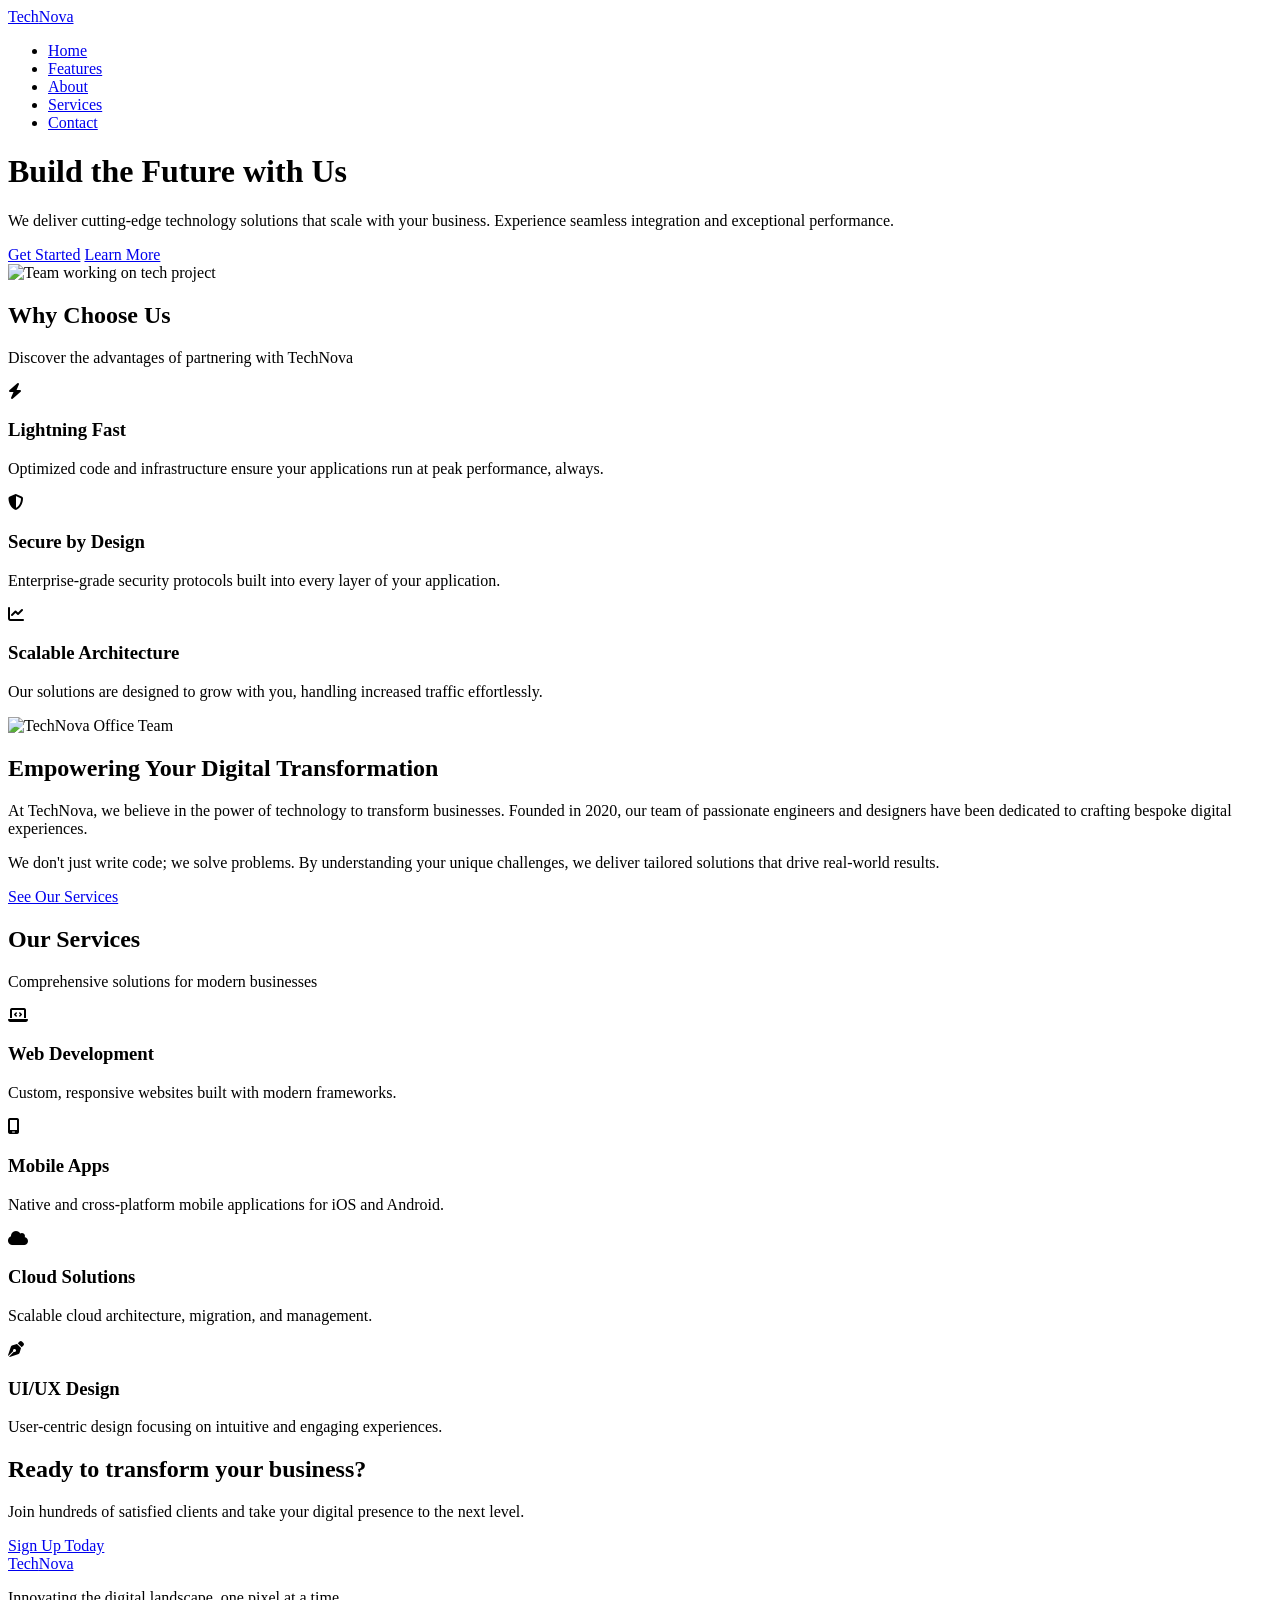
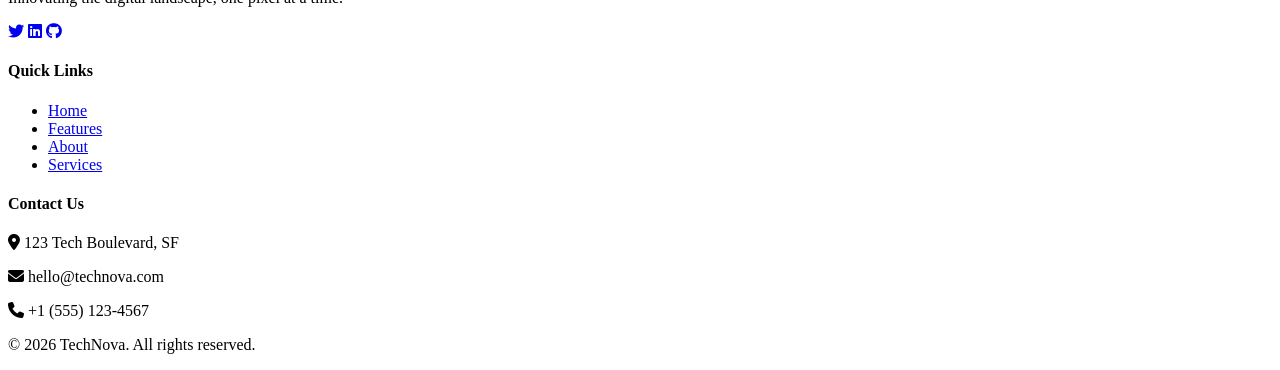
==== index.html @ 7c047461 "landing page structure implemented" ====
<!DOCTYPE html>
<html lang="en">
<head>
    <meta charset="UTF-8">
    <meta name="viewport" content="width=device-width, initial-scale=1.0">
    <meta name="description" content="Modern tech company providing innovative solutions to help your business grow.">
    <title>TechNova | Innovative Tech Solutions</title>
    
    <link rel="preconnect" href="https://fonts.googleapis.com">
    <link rel="preconnect" href="https://fonts.gstatic.com" crossorigin>
    <link href="https://fonts.googleapis.com/css2?family=Poppins:wght@300;400;500;600;700&display=swap" rel="stylesheet">
    
    <link rel="stylesheet" href="https://cdnjs.cloudflare.com/ajax/libs/font-awesome/6.4.0/css/all.min.css">
    
    <link rel="stylesheet" href="css/styles.css">
</head>
<body>

    <nav id="navbar">
        <div class="container nav-container">
            <a href="#home" class="logo">Tech<span>Nova</span></a>
            <div class="menu-toggle" id="mobile-menu" aria-label="Toggle navigation">
                <span class="bar"></span>
                <span class="bar"></span>
                <span class="bar"></span>
            </div>
            <ul class="nav-links">
                <li><a href="#home" class="nav-link">Home</a></li>
                <li><a href="#features" class="nav-link">Features</a></li>
                <li><a href="#about" class="nav-link">About</a></li>
                <li><a href="#services" class="nav-link">Services</a></li>
                <li><a href="#contact" class="nav-link">Contact</a></li>
            </ul>
        </div>
    </nav>

    <header id="home" class="hero section">
        <div class="container hero-container grid-2">
            <div class="hero-content reveal fade-left">
                <h1>Build the Future with Us</h1>
                <p>We deliver cutting-edge technology solutions that scale with your business. Experience seamless integration and exceptional performance.</p>
                <div class="hero-buttons">
                    <a href="#contact" class="btn btn-primary">Get Started</a>
                    <a href="#about" class="btn btn-outline">Learn More</a>
                </div>
            </div>
            <div class="hero-image reveal fade-right">
                <img src="https://images.unsplash.com/photo-1551434678-e076c223a692?ixlib=rb-4.0.3&auto=format&fit=crop&w=800&q=80" alt="Team working on tech project">
            </div>
        </div>
    </header>

    <section id="features" class="features section bg-light">
        <div class="container">
            <div class="section-title reveal fade-up">
                <h2>Why Choose Us</h2>
                <p>Discover the advantages of partnering with TechNova</p>
            </div>
            <div class="features-grid">
                <div class="card feature-card reveal fade-up" style="transition-delay: 0.1s;">
                    <div class="icon-wrapper">
                        <i class="fa-solid fa-bolt"></i>
                    </div>
                    <h3>Lightning Fast</h3>
                    <p>Optimized code and infrastructure ensure your applications run at peak performance, always.</p>
                </div>
                <div class="card feature-card reveal fade-up" style="transition-delay: 0.2s;">
                    <div class="icon-wrapper">
                        <i class="fa-solid fa-shield-halved"></i>
                    </div>
                    <h3>Secure by Design</h3>
                    <p>Enterprise-grade security protocols built into every layer of your application.</p>
                </div>
                <div class="card feature-card reveal fade-up" style="transition-delay: 0.3s;">
                    <div class="icon-wrapper">
                        <i class="fa-solid fa-chart-line"></i>
                    </div>
                    <h3>Scalable Architecture</h3>
                    <p>Our solutions are designed to grow with you, handling increased traffic effortlessly.</p>
                </div>
            </div>
        </div>
    </section>

    <section id="about" class="about section">
        <div class="container grid-2 align-center">
            <div class="about-image reveal fade-left">
                <img src="https://images.unsplash.com/photo-1522071820081-009f0129c71c?ixlib=rb-4.0.3&auto=format&fit=crop&w=800&q=80" alt="TechNova Office Team">
            </div>
            <div class="about-content reveal fade-right">
                <h2>Empowering Your Digital Transformation</h2>
                <p>At TechNova, we believe in the power of technology to transform businesses. Founded in 2020, our team of passionate engineers and designers have been dedicated to crafting bespoke digital experiences.</p>
                <p>We don't just write code; we solve problems. By understanding your unique challenges, we deliver tailored solutions that drive real-world results.</p>
                <a href="#services" class="btn btn-primary">See Our Services</a>
            </div>
        </div>
    </section>

    <section id="services" class="services section bg-light">
        <div class="container">
            <div class="section-title reveal fade-up">
                <h2>Our Services</h2>
                <p>Comprehensive solutions for modern businesses</p>
            </div>
            <div class="services-grid">
                <div class="service-box reveal fade-up">
                    <i class="fa-solid fa-laptop-code"></i>
                    <h3>Web Development</h3>
                    <p>Custom, responsive websites built with modern frameworks.</p>
                </div>
                <div class="service-box reveal fade-up" style="transition-delay: 0.1s;">
                    <i class="fa-solid fa-mobile-screen"></i>
                    <h3>Mobile Apps</h3>
                    <p>Native and cross-platform mobile applications for iOS and Android.</p>
                </div>
                <div class="service-box reveal fade-up" style="transition-delay: 0.2s;">
                    <i class="fa-solid fa-cloud"></i>
                    <h3>Cloud Solutions</h3>
                    <p>Scalable cloud architecture, migration, and management.</p>
                </div>
                <div class="service-box reveal fade-up" style="transition-delay: 0.3s;">
                    <i class="fa-solid fa-pen-nib"></i>
                    <h3>UI/UX Design</h3>
                    <p>User-centric design focusing on intuitive and engaging experiences.</p>
                </div>
            </div>
        </div>
    </section>

    <section id="cta" class="cta section">
        <div class="container reveal fade-up text-center">
            <h2>Ready to transform your business?</h2>
            <p>Join hundreds of satisfied clients and take your digital presence to the next level.</p>
            <a href="#contact" class="btn btn-secondary btn-large">Sign Up Today</a>
        </div>
    </section>

    <footer id="contact" class="footer">
        <div class="container">
            <div class="footer-grid">
                <div class="footer-brand">
                    <a href="#home" class="logo">Tech<span>Nova</span></a>
                    <p>Innovating the digital landscape, one pixel at a time.</p>
                    <div class="social-icons">
                        <a href="#" aria-label="Twitter"><i class="fa-brands fa-twitter"></i></a>
                        <a href="#" aria-label="LinkedIn"><i class="fa-brands fa-linkedin"></i></a>
                        <a href="#" aria-label="GitHub"><i class="fa-brands fa-github"></i></a>
                    </div>
                </div>
                <div class="footer-links">
                    <h4>Quick Links</h4>
                    <ul>
                        <li><a href="#home">Home</a></li>
                        <li><a href="#features">Features</a></li>
                        <li><a href="#about">About</a></li>
                        <li><a href="#services">Services</a></li>
                    </ul>
                </div>
                <div class="footer-contact">
                    <h4>Contact Us</h4>
                    <p><i class="fa-solid fa-location-dot"></i> 123 Tech Boulevard, SF</p>
                    <p><i class="fa-solid fa-envelope"></i> hello@technova.com</p>
                    <p><i class="fa-solid fa-phone"></i> +1 (555) 123-4567</p>
                </div>
            </div>
            <div class="footer-bottom">
                <p>&copy; 2026 TechNova. All rights reserved.</p>
            </div>
        </div>
    </footer>

    <script src="js/script.js"></script>
</body>
</html>
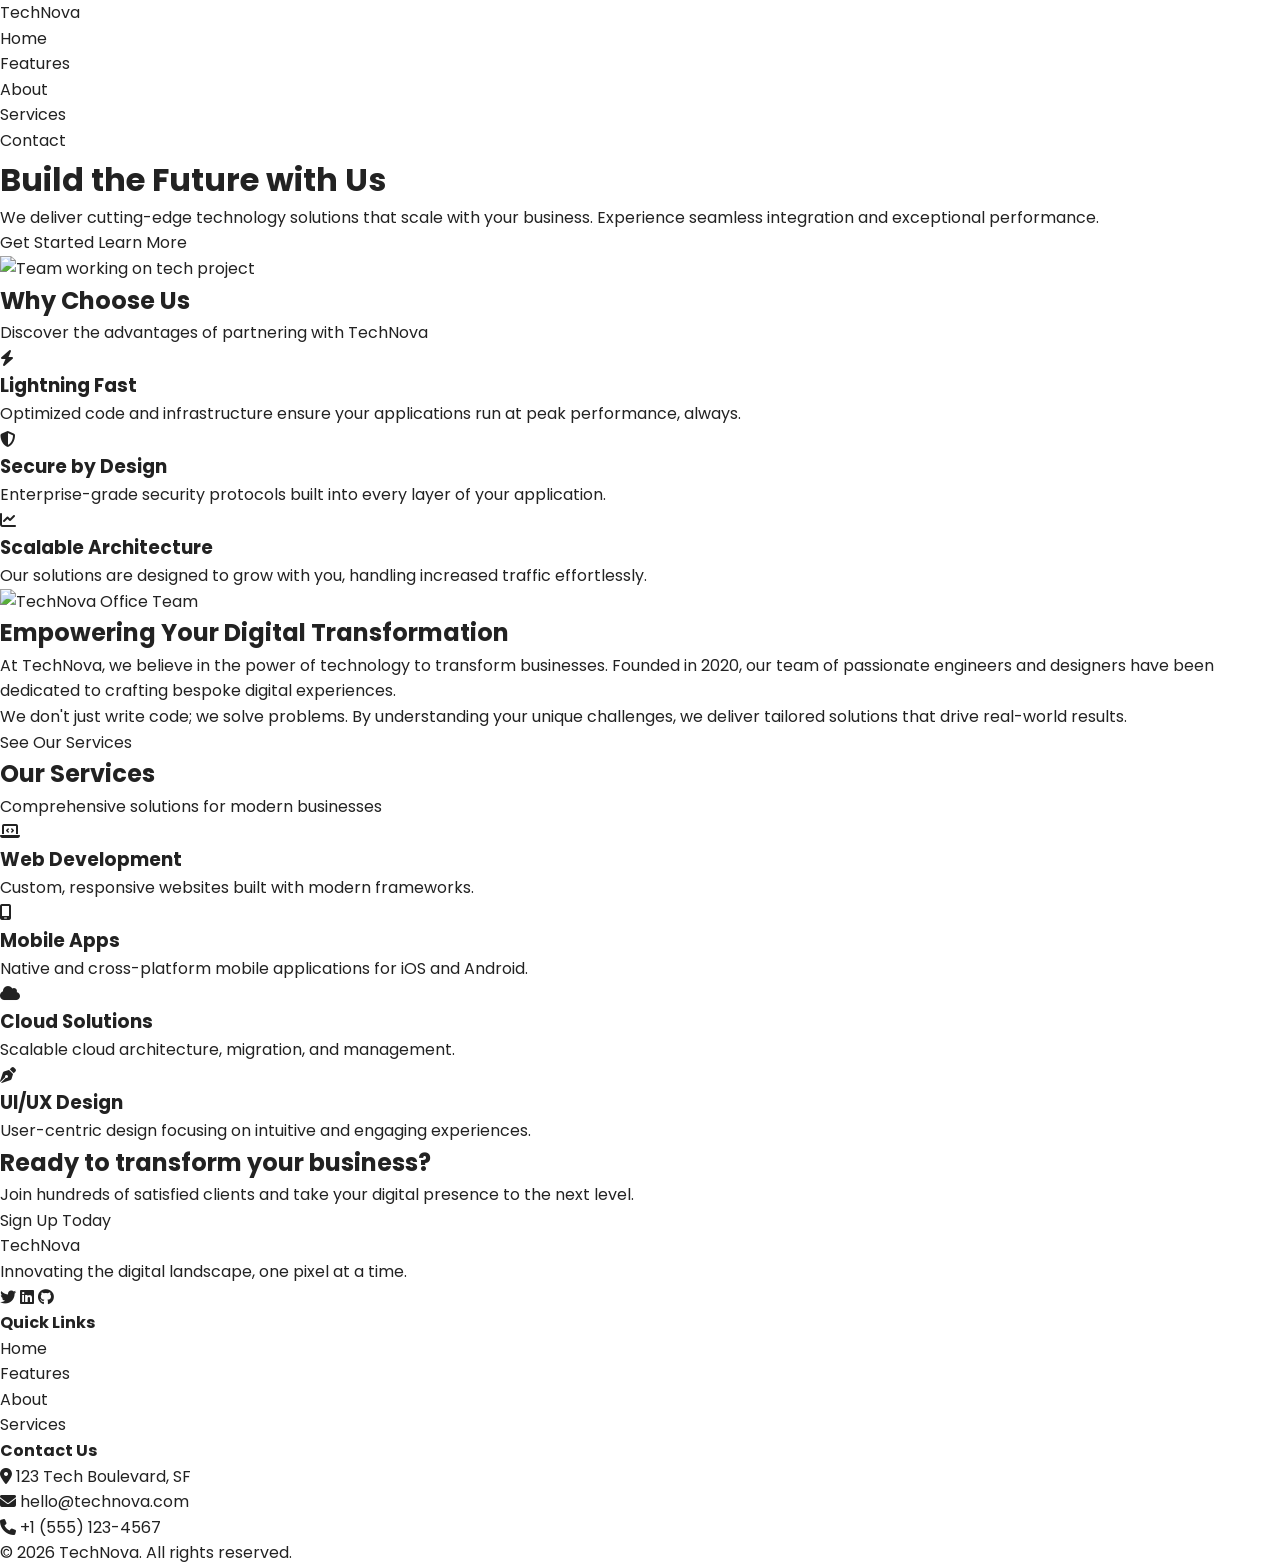
==== commit 0c076f64: "implementing styles for links and creating css variables." ====
--- a/index.html
+++ b/index.html
@@ -12,7 +12,7 @@
     
     <link rel="stylesheet" href="https://cdnjs.cloudflare.com/ajax/libs/font-awesome/6.4.0/css/all.min.css">
     
-    <link rel="stylesheet" href="css/styles.css">
+    <link rel="stylesheet" href="./css/styles.css">
 </head>
 <body>
 
--- a/css/styles.css
+++ b/css/styles.css
@@ -0,0 +1,49 @@
+:root {
+    /* Color Palette */
+    --primary-green: #2E7D32;
+    --secondary-orange: #FF8F00;
+    --bg-white: #FFFFFF;
+    --bg-light: #F5F5F5;
+    --text-dark: #222222;
+    --text-light: #666666;
+    
+    /* Typography */
+    --font-main: 'Poppins', sans-serif;
+    
+    /* Transitions */
+    --transition-fast: 0.3s ease;
+    --transition-slow: 0.6s ease;
+}
+
+* {
+    margin: 0;
+    padding: 0;
+    box-sizing: border-box;
+}
+
+html {
+    scroll-behavior: smooth;
+}
+
+body {
+    font-family: var(--font-main);
+    color: var(--text-dark);
+    background-color: var(--bg-white);
+    line-height: 1.6;
+    overflow-x: hidden;
+}
+
+a {
+    text-decoration: none;
+    color: inherit;
+}
+
+ul {
+    list-style: none;
+}
+
+img {
+    max-width: 100%;
+    height: auto;
+    display: block;
+}
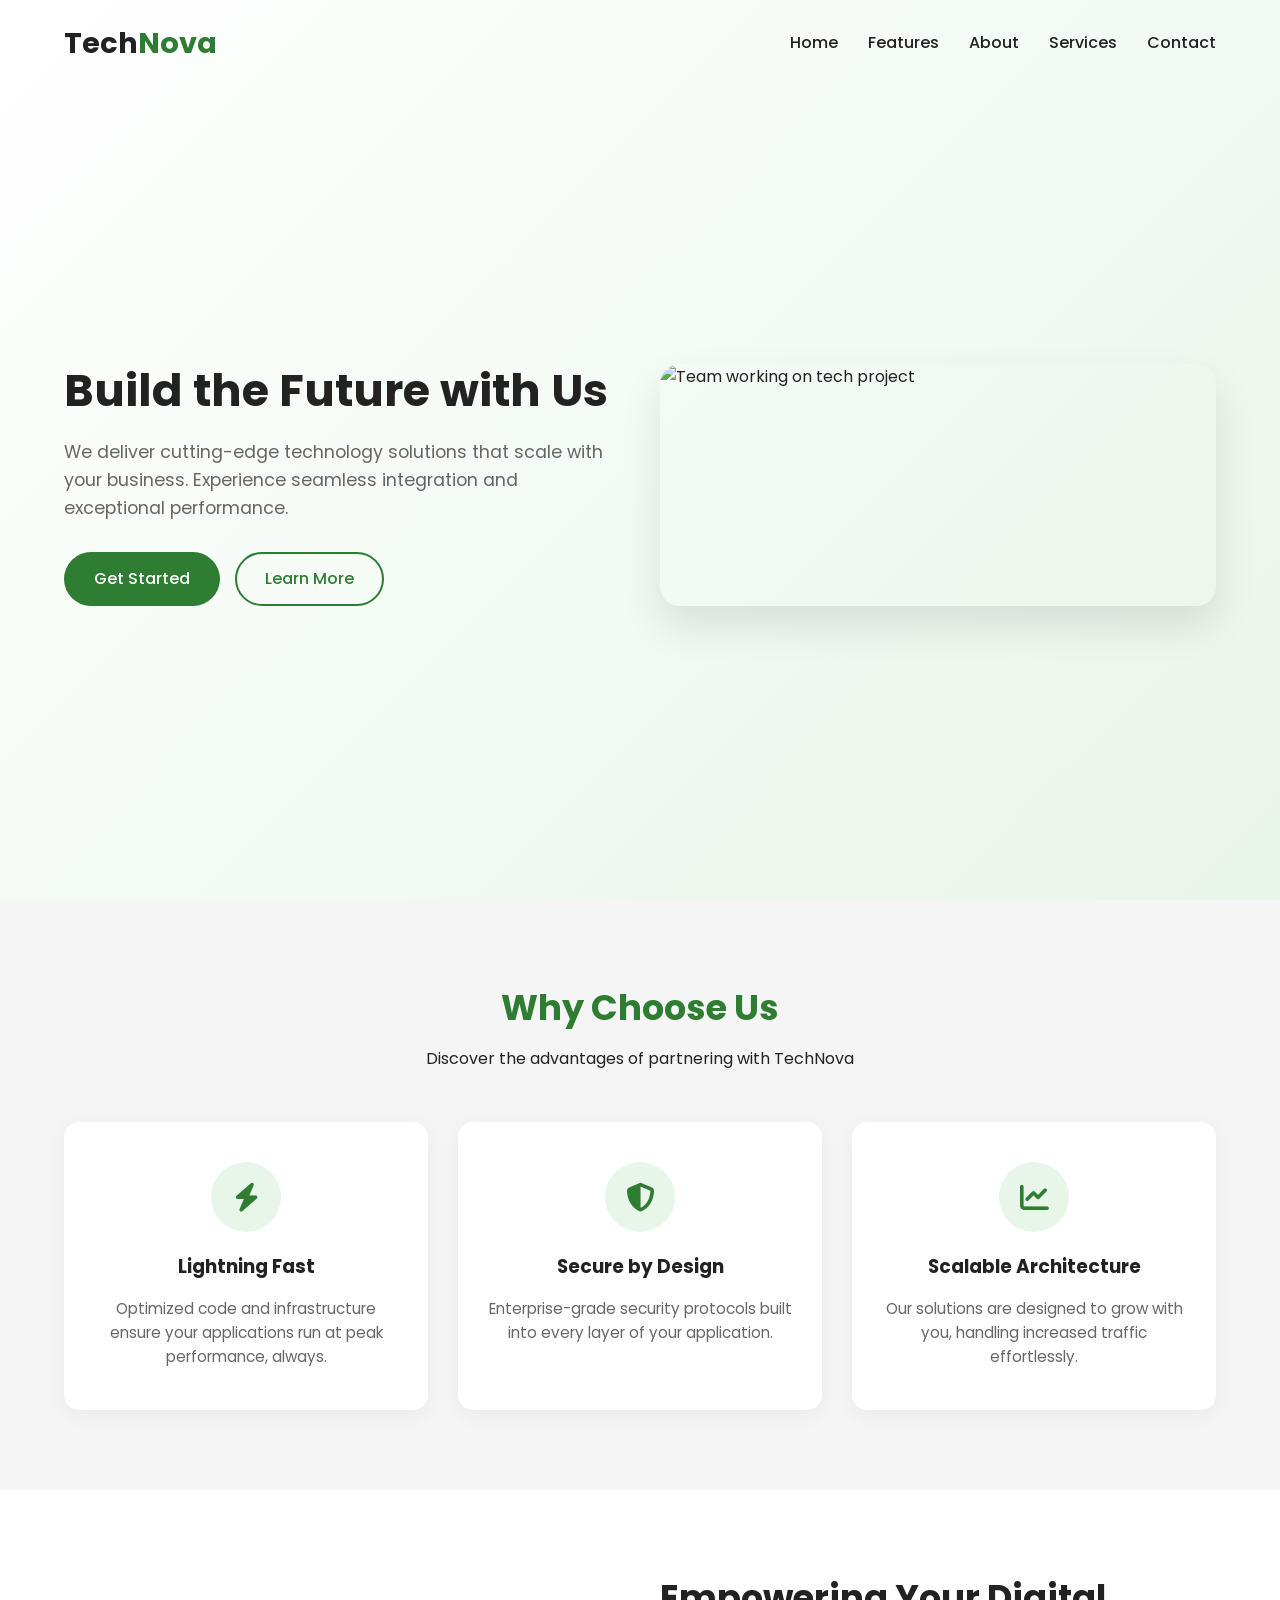
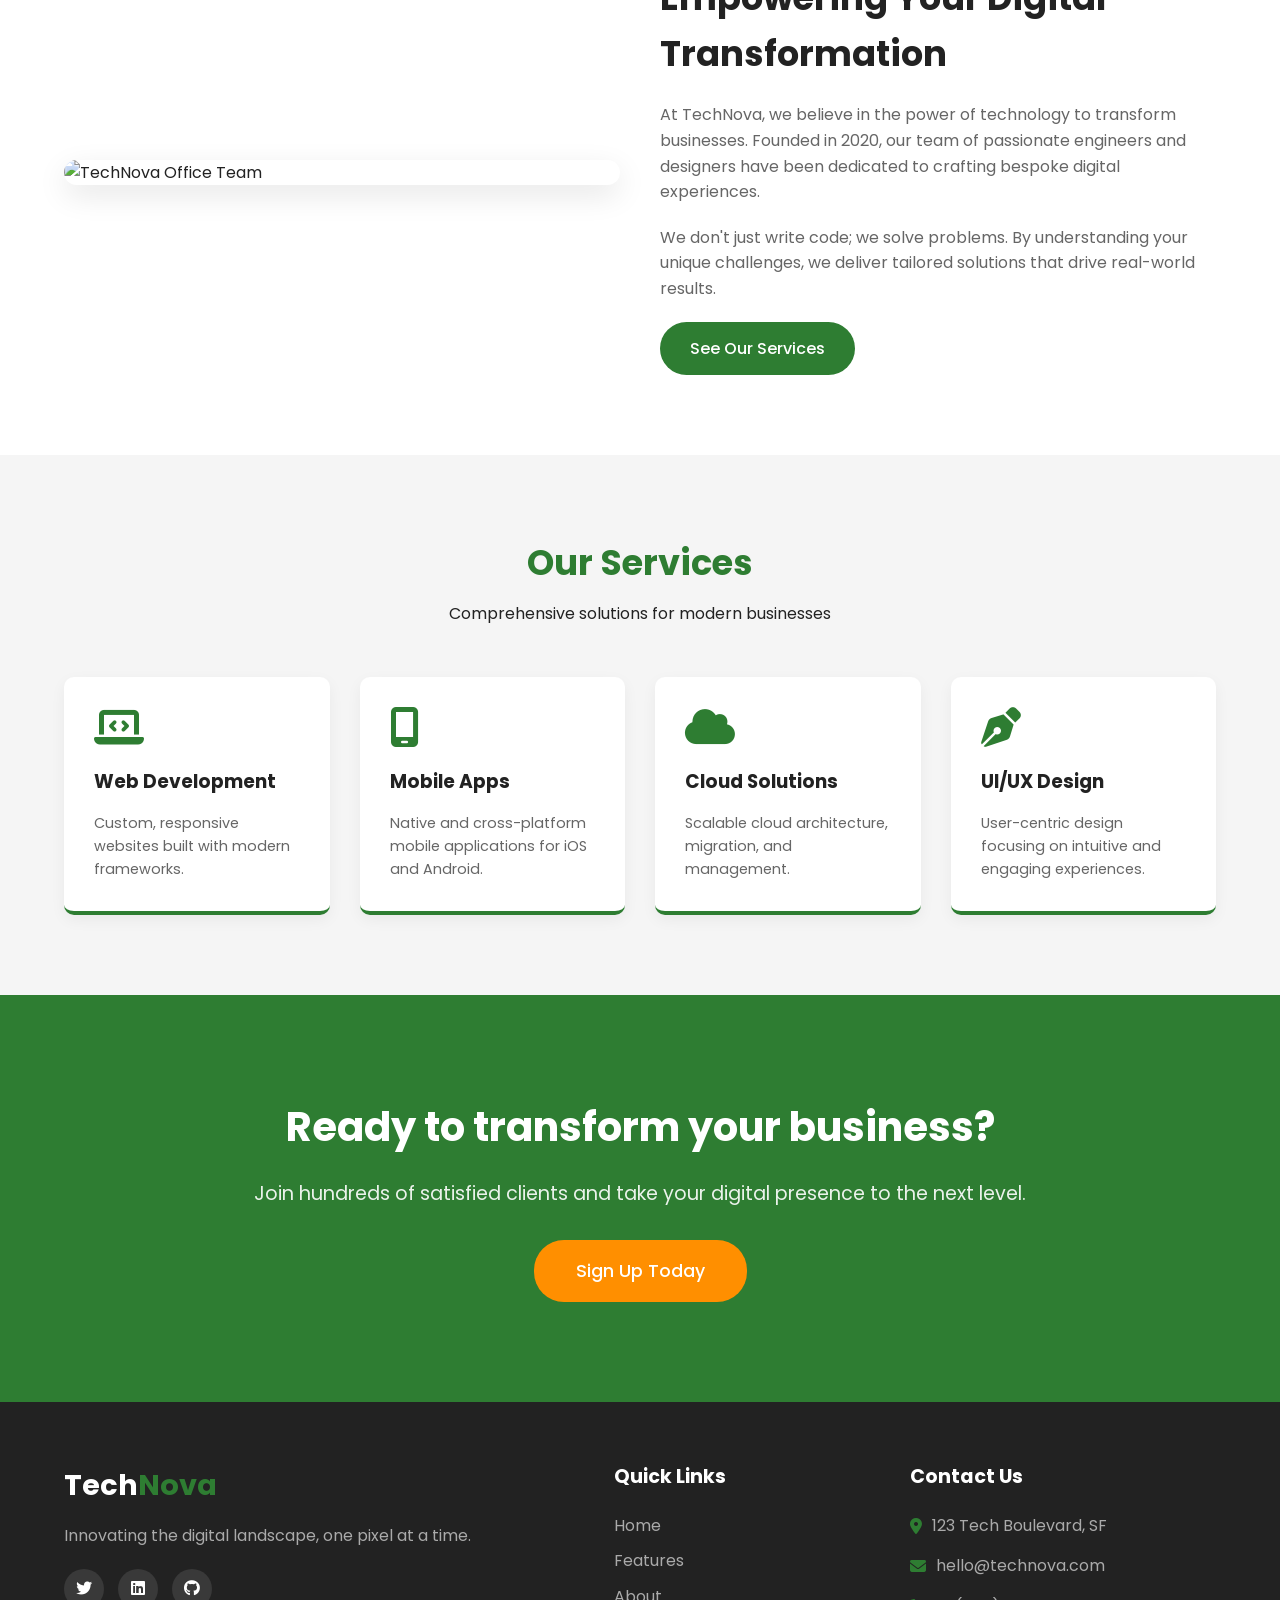
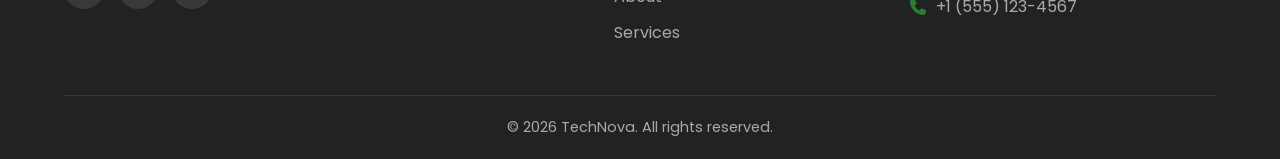
==== commit 6e6b8311: "adding midea query" ====
--- a/index.html
+++ b/index.html
@@ -19,12 +19,12 @@
     <nav id="navbar">
         <div class="container nav-container">
             <a href="#home" class="logo">Tech<span>Nova</span></a>
-            <div class="menu-toggle" id="mobile-menu" aria-label="Toggle navigation">
+            <button class="menu-toggle" id="mobile-menu" aria-label="Toggle navigation" aria-expanded="false" aria-controls="primary-nav" type="button">
                 <span class="bar"></span>
                 <span class="bar"></span>
                 <span class="bar"></span>
-            </div>
-            <ul class="nav-links">
+            </button>
+            <ul class="nav-links" id="primary-nav">
                 <li><a href="#home" class="nav-link">Home</a></li>
                 <li><a href="#features" class="nav-link">Features</a></li>
                 <li><a href="#about" class="nav-link">About</a></li>
@@ -171,4 +171,4 @@
 
     <script src="js/script.js"></script>
 </body>
-</html>+</html>
--- a/css/styles.css
+++ b/css/styles.css
@@ -46,4 +46,562 @@
     max-width: 100%;
     height: auto;
     display: block;
-}+}
+
+.container {
+    width: 90%;
+    max-width: 1200px;
+    margin: 0 auto;
+}
+
+.section {
+    padding: 80px 0;
+}
+
+.bg-light {
+    background-color: var(--bg-light);
+}
+
+.text-center {
+    text-align: center;
+}
+
+.section-title {
+    text-align: center;
+    margin-bottom: 50px;
+}
+
+.section-title h2 {
+    font-size: 2.2rem;
+    color: var(--primary-green);
+    margin-bottom: 10px;
+}
+
+/* Buttons */
+.btn {
+    display: inline-block;
+    padding: 12px 28px;
+    border-radius: 30px;
+    font-weight: 500;
+    cursor: pointer;
+    transition: var(--transition-fast);
+    border: 2px solid transparent;
+}
+
+.btn-primary {
+    background-color: var(--primary-green);
+    color: var(--bg-white);
+}
+
+.btn-primary:hover {
+    background-color: #1b5e20;
+    box-shadow: 0 4px 15px rgba(46, 125, 50, 0.3);
+}
+
+.btn-secondary {
+    background-color: var(--secondary-orange);
+    color: var(--bg-white);
+}
+
+.btn-secondary:hover {
+    background-color: #ff6f00;
+    box-shadow: 0 4px 15px rgba(255, 143, 0, 0.3);
+}
+
+.btn-outline {
+    border-color: var(--primary-green);
+    color: var(--primary-green);
+}
+
+.btn-outline:hover {
+    background-color: var(--primary-green);
+    color: var(--bg-white);
+}
+
+.btn-large {
+    padding: 15px 40px;
+    font-size: 1.1rem;
+}
+
+/* Grids */
+.grid-2 {
+    display: grid;
+    grid-template-columns: 1fr; /* Mobile first */
+    gap: 40px;
+}
+
+.align-center {
+    align-items: center;
+}
+
+#navbar {
+    position: fixed;
+    top: 0;
+    width: 100%;
+    background-color: transparent;
+    padding: 20px 0;
+    z-index: 1000;
+    transition: var(--transition-fast);
+}
+
+#navbar.scrolled {
+    background-color: var(--bg-white);
+    box-shadow: 0 2px 10px rgba(0, 0, 0, 0.1);
+    padding: 15px 0;
+}
+
+.nav-container {
+    display: flex;
+    justify-content: space-between;
+    align-items: center;
+    position: relative;
+}
+
+.logo {
+    font-size: 1.8rem;
+    font-weight: 700;
+    color: var(--text-dark);
+}
+
+.logo span {
+    color: var(--primary-green);
+}
+
+.nav-links {
+    display: none;
+    flex-direction: column;
+    gap: 18px;
+    position: absolute;
+    top: calc(100% + 12px);
+    left: 0;
+    right: 0;
+    background-color: var(--bg-white);
+    border-radius: 12px;
+    box-shadow: 0 10px 30px rgba(0, 0, 0, 0.12);
+    padding: 20px;
+    z-index: 999;
+    text-align: center;
+}
+
+.nav-links.active {
+    display: flex;
+}
+
+.nav-link {
+    font-weight: 500;
+    position: relative;
+    transition: var(--transition-fast);
+}
+
+.nav-link:hover {
+    color: var(--primary-green);
+}
+
+.nav-link::after {
+    content: '';
+    position: absolute;
+    width: 0;
+    height: 2px;
+    bottom: -5px;
+    left: 0;
+    background-color: var(--primary-green);
+    transition: var(--transition-fast);
+}
+
+.nav-link:hover::after {
+    width: 100%;
+}
+
+/* Mobile Menu Toggle */
+.menu-toggle {
+    display: flex;
+    flex-direction: column;
+    cursor: pointer;
+    background: none;
+    border: none;
+    padding: 6px;
+}
+
+.menu-toggle .bar {
+    width: 25px;
+    height: 3px;
+    background-color: var(--text-dark);
+    margin: 3px 0;
+    transition: var(--transition-fast);
+}
+
+.menu-toggle.active .bar:nth-child(1) {
+    transform: translateY(9px) rotate(45deg);
+}
+
+.menu-toggle.active .bar:nth-child(2) {
+    opacity: 0;
+}
+
+.menu-toggle.active .bar:nth-child(3) {
+    transform: translateY(-9px) rotate(-45deg);
+}
+
+
+.hero {
+    padding-top: 150px;
+    padding-bottom: 80px;
+    background: linear-gradient(135deg, var(--bg-white) 0%, #e8f5e9 100%);
+    min-height: 100vh;
+    display: flex;
+    align-items: center;
+}
+
+.hero h1 {
+    font-size: 2.8rem;
+    line-height: 1.2;
+    margin-bottom: 20px;
+    color: var(--text-dark);
+}
+
+.hero p {
+    font-size: 1.1rem;
+    color: var(--text-light);
+    margin-bottom: 30px;
+}
+
+.hero-buttons {
+    display: flex;
+    gap: 15px;
+}
+
+.hero-image img {
+    width: min(100%, 560px);
+    margin: 0 auto;
+    border-radius: 20px;
+    box-shadow: 0 20px 40px rgba(0,0,0,0.1);
+}
+
+
+.features-grid {
+    display: grid;
+    grid-template-columns: 1fr;
+    gap: 30px;
+}
+
+.feature-card {
+    background: var(--bg-white);
+    padding: 40px 30px;
+    border-radius: 15px;
+    text-align: center;
+    box-shadow: 0 5px 20px rgba(0,0,0,0.05);
+    transition: var(--transition-fast);
+}
+
+.feature-card:hover {
+    transform: translateY(-10px);
+    box-shadow: 0 15px 30px rgba(0,0,0,0.1);
+}
+
+.icon-wrapper {
+    width: 70px;
+    height: 70px;
+    background-color: #e8f5e9;
+    color: var(--primary-green);
+    border-radius: 50%;
+    display: flex;
+    align-items: center;
+    justify-content: center;
+    font-size: 1.8rem;
+    margin: 0 auto 20px;
+    transition: var(--transition-fast);
+}
+
+.feature-card:hover .icon-wrapper {
+    background-color: var(--primary-green);
+    color: var(--bg-white);
+}
+
+.feature-card h3 {
+    margin-bottom: 15px;
+}
+
+.feature-card p {
+    color: var(--text-light);
+    font-size: 0.95rem;
+}
+
+
+.about h2 {
+    font-size: 2.2rem;
+    margin-bottom: 20px;
+}
+
+.about p {
+    color: var(--text-light);
+    margin-bottom: 20px;
+}
+
+.about-image img {
+    width: min(100%, 560px);
+    margin: 0 auto;
+    border-radius: 20px;
+    box-shadow: 0 10px 30px rgba(0,0,0,0.1);
+}
+
+.hero-image,
+.about-image {
+    display: flex;
+    justify-content: center;
+}
+
+/* ==========================================
+   Services Section
+   ========================================== */
+.services-grid {
+    display: grid;
+    grid-template-columns: 1fr;
+    gap: 30px;
+}
+
+.service-box {
+    background: var(--bg-white);
+    padding: 30px;
+    border-radius: 10px;
+    border-bottom: 4px solid var(--primary-green);
+    transition: var(--transition-fast);
+    box-shadow: 0 5px 15px rgba(0,0,0,0.05);
+}
+
+.service-box:hover {
+    border-bottom-color: var(--secondary-orange);
+    transform: translateY(-5px);
+}
+
+.service-box i {
+    font-size: 2.5rem;
+    color: var(--primary-green);
+    margin-bottom: 20px;
+    transition: var(--transition-fast);
+}
+
+.service-box:hover i {
+    color: var(--secondary-orange);
+}
+
+.service-box h3 {
+    margin-bottom: 15px;
+}
+
+.service-box p {
+    color: var(--text-light);
+    font-size: 0.9rem;
+}
+
+/* ==========================================
+   CTA Section
+   ========================================== */
+.cta {
+    background-color: var(--primary-green);
+    color: var(--bg-white);
+    padding: 100px 0;
+}
+
+.cta h2 {
+    font-size: 2.5rem;
+    margin-bottom: 20px;
+}
+
+.cta p {
+    font-size: 1.2rem;
+    margin-bottom: 30px;
+    opacity: 0.9;
+}
+
+/* ==========================================
+   Footer
+   ========================================== */
+.footer {
+    background-color: var(--text-dark);
+    color: var(--bg-white);
+    padding: 60px 0 20px;
+}
+
+.footer-grid {
+    display: grid;
+    grid-template-columns: 1fr;
+    gap: 40px;
+    margin-bottom: 40px;
+}
+
+.footer-brand .logo {
+    color: var(--bg-white);
+    margin-bottom: 15px;
+    display: inline-block;
+}
+
+.footer-brand p {
+    color: #aaaaaa;
+    margin-bottom: 20px;
+}
+
+.social-icons a {
+    display: inline-block;
+    width: 40px;
+    height: 40px;
+    background-color: rgba(255,255,255,0.1);
+    color: var(--bg-white);
+    border-radius: 50%;
+    text-align: center;
+    line-height: 40px;
+    margin-right: 10px;
+    transition: var(--transition-fast);
+}
+
+.social-icons a:hover {
+    background-color: var(--primary-green);
+}
+
+.footer h4 {
+    margin-bottom: 20px;
+    font-size: 1.2rem;
+}
+
+.footer-links ul li {
+    margin-bottom: 10px;
+}
+
+.footer-links ul li a {
+    color: #aaaaaa;
+    transition: var(--transition-fast);
+}
+
+.footer-links ul li a:hover {
+    color: var(--secondary-orange);
+    padding-left: 5px;
+}
+
+.footer-contact p {
+    color: #aaaaaa;
+    margin-bottom: 15px;
+    display: flex;
+    align-items: center;
+    gap: 10px;
+}
+
+.footer-contact i {
+    color: var(--primary-green);
+}
+
+.footer-bottom {
+    text-align: center;
+    padding-top: 20px;
+    border-top: 1px solid rgba(255,255,255,0.1);
+    color: #aaaaaa;
+    font-size: 0.9rem;
+}
+
+/* ==========================================
+   Animations
+   ========================================== */
+.reveal {
+    opacity: 1;
+    transition: all var(--transition-slow);
+}
+
+.fade-up {
+    transform: translateY(0);
+}
+
+.fade-left {
+    transform: translateX(0);
+}
+
+.fade-right {
+    transform: translateX(0);
+}
+
+.reveal.active {
+    opacity: 1;
+    transform: translate(0, 0);
+}
+
+@media (max-width: 600px) {
+    .section {
+        padding: 64px 0;
+    }
+
+    .hero {
+        padding-top: 120px;
+        min-height: auto;
+    }
+
+    .hero h1 {
+        font-size: 2rem;
+    }
+
+    .hero-buttons {
+        flex-direction: column;
+        align-items: flex-start;
+    }
+
+    .btn {
+        width: 100%;
+        text-align: center;
+    }
+
+    .section-title h2,
+    .about h2,
+    .cta h2 {
+        font-size: 1.8rem;
+    }
+}
+
+@media (min-width: 601px) and (max-width: 1024px) {
+    .grid-2 {
+        grid-template-columns: repeat(2, minmax(0, 1fr));
+        gap: 32px;
+    }
+
+    .features-grid,
+    .services-grid,
+    .footer-grid {
+        grid-template-columns: repeat(2, minmax(0, 1fr));
+    }
+
+    .hero {
+        min-height: auto;
+    }
+
+    .hero h1 {
+        font-size: 2.3rem;
+    }
+}
+
+@media (min-width: 1025px) {
+    .grid-2 {
+        grid-template-columns: repeat(2, minmax(0, 1fr));
+    }
+
+    .features-grid {
+        grid-template-columns: repeat(3, minmax(0, 1fr));
+    }
+
+    .services-grid {
+        grid-template-columns: repeat(4, minmax(0, 1fr));
+    }
+
+    .footer-grid {
+        grid-template-columns: 2fr 1fr 1.2fr;
+    }
+
+    .menu-toggle {
+        display: none;
+    }
+
+    .nav-links {
+        display: flex;
+        position: static;
+        flex-direction: row;
+        gap: 30px;
+        background-color: transparent;
+        box-shadow: none;
+        padding: 0;
+        border-radius: 0;
+    }
+}
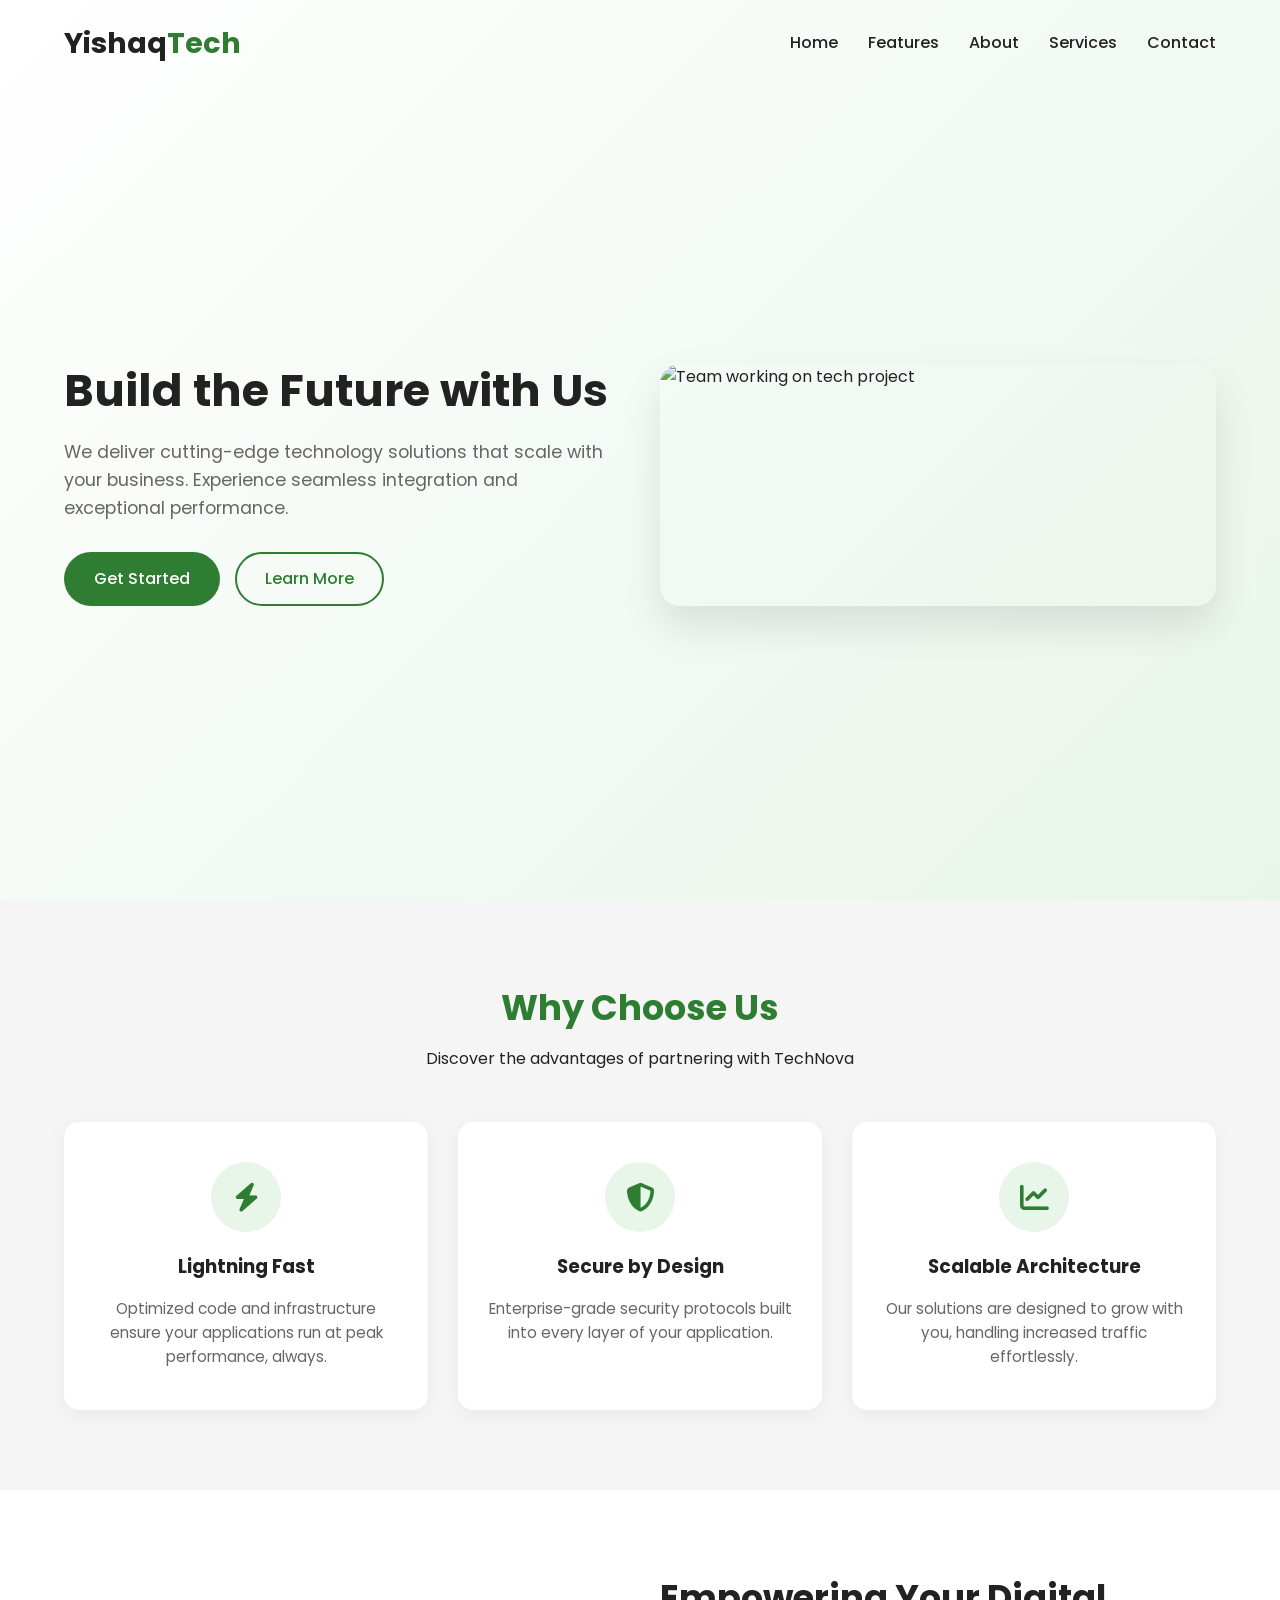
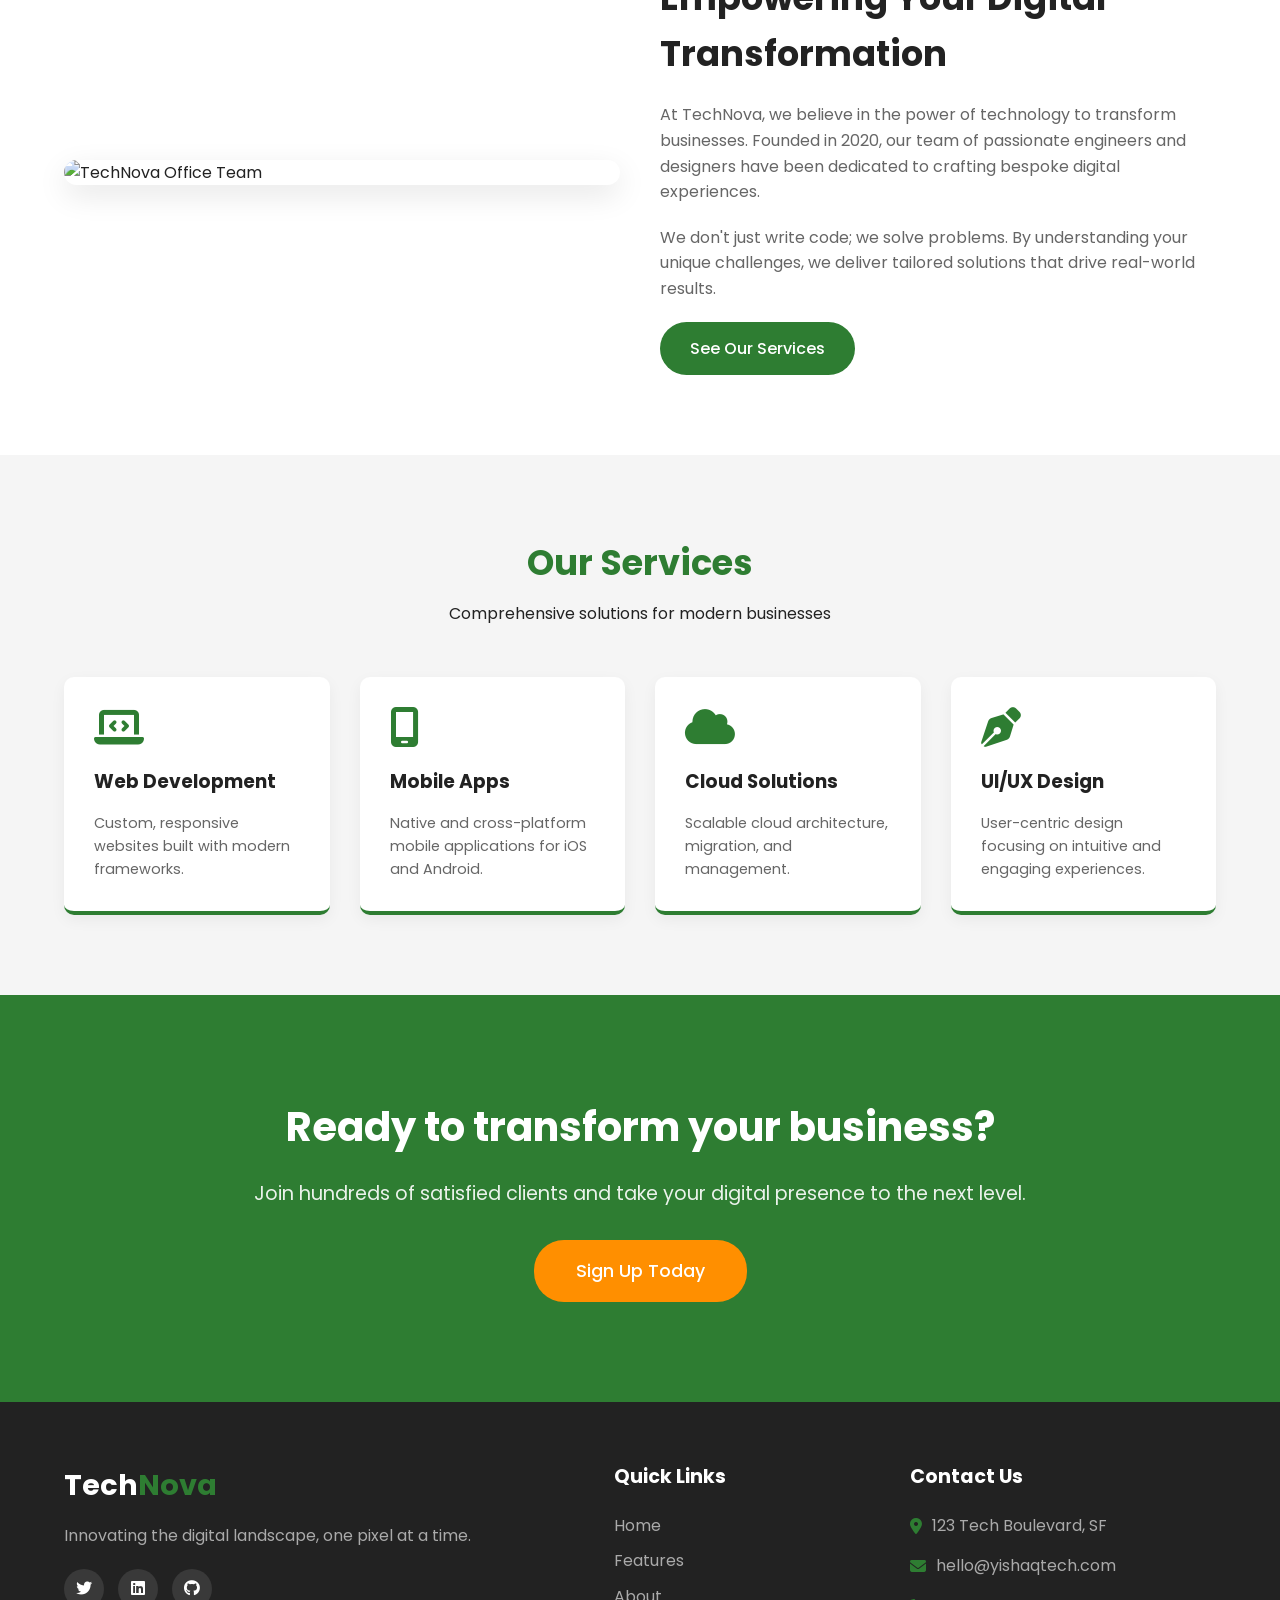
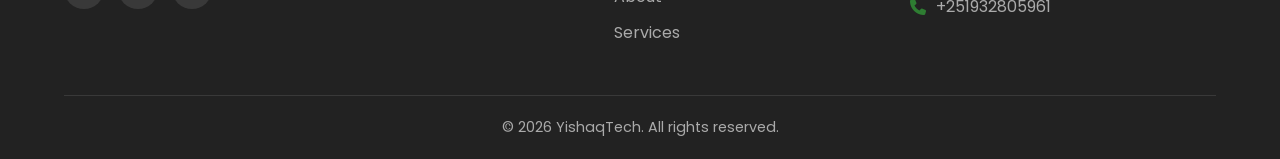
==== commit fb261d4a: "javascript implementation added" ====
--- a/index.html
+++ b/index.html
@@ -4,7 +4,7 @@
     <meta charset="UTF-8">
     <meta name="viewport" content="width=device-width, initial-scale=1.0">
     <meta name="description" content="Modern tech company providing innovative solutions to help your business grow.">
-    <title>TechNova | Innovative Tech Solutions</title>
+    <title>YishaqTech | Innovative Tech Solutions</title>
     
     <link rel="preconnect" href="https://fonts.googleapis.com">
     <link rel="preconnect" href="https://fonts.gstatic.com" crossorigin>
@@ -18,7 +18,7 @@
 
     <nav id="navbar">
         <div class="container nav-container">
-            <a href="#home" class="logo">Tech<span>Nova</span></a>
+            <a href="#home" class="logo">Yishaq<span>Tech</span></a>
             <button class="menu-toggle" id="mobile-menu" aria-label="Toggle navigation" aria-expanded="false" aria-controls="primary-nav" type="button">
                 <span class="bar"></span>
                 <span class="bar"></span>
@@ -159,12 +159,12 @@
                 <div class="footer-contact">
                     <h4>Contact Us</h4>
                     <p><i class="fa-solid fa-location-dot"></i> 123 Tech Boulevard, SF</p>
-                    <p><i class="fa-solid fa-envelope"></i> hello@technova.com</p>
-                    <p><i class="fa-solid fa-phone"></i> +1 (555) 123-4567</p>
+                    <p><i class="fa-solid fa-envelope"></i> hello@yishaqtech.com</p>
+                    <p><i class="fa-solid fa-phone"></i> +251932805961</p>
                 </div>
             </div>
             <div class="footer-bottom">
-                <p>&copy; 2026 TechNova. All rights reserved.</p>
+                <p>&copy; 2026 YishaqTech. All rights reserved.</p>
             </div>
         </div>
     </footer>
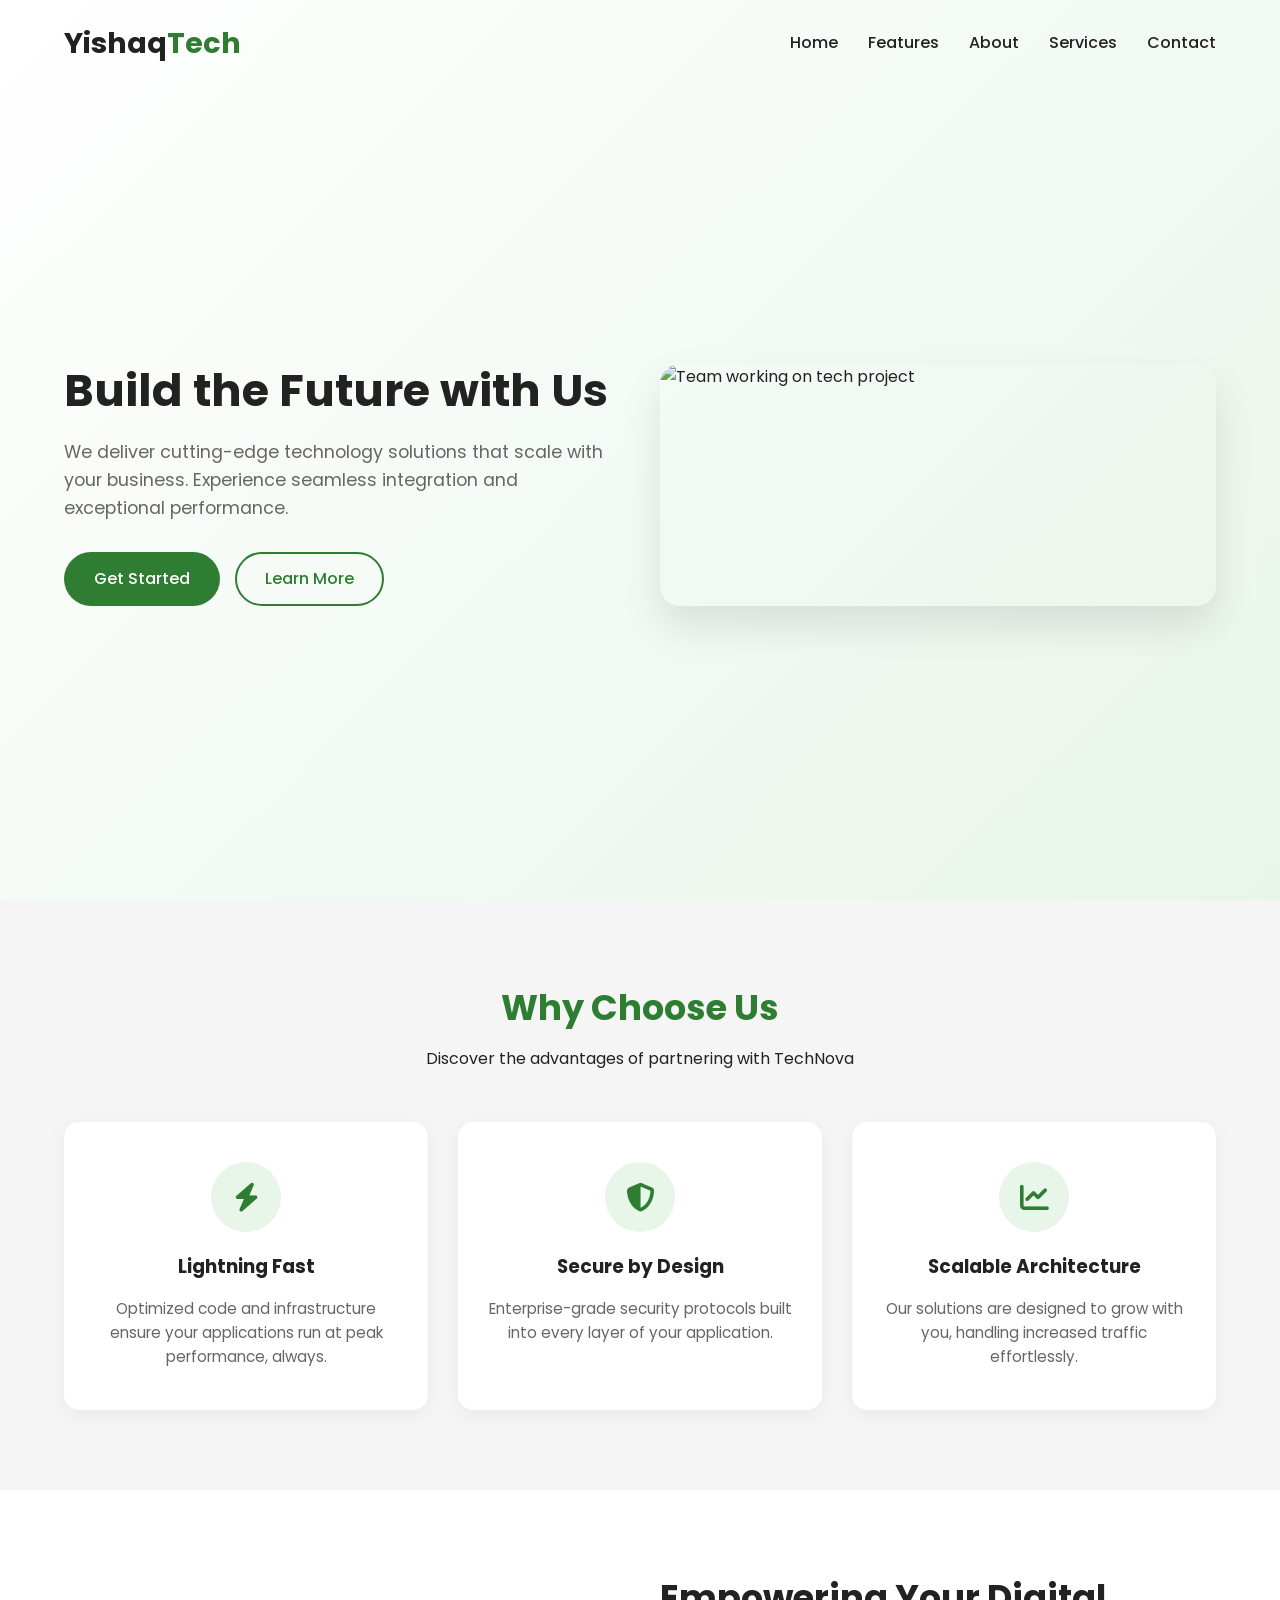
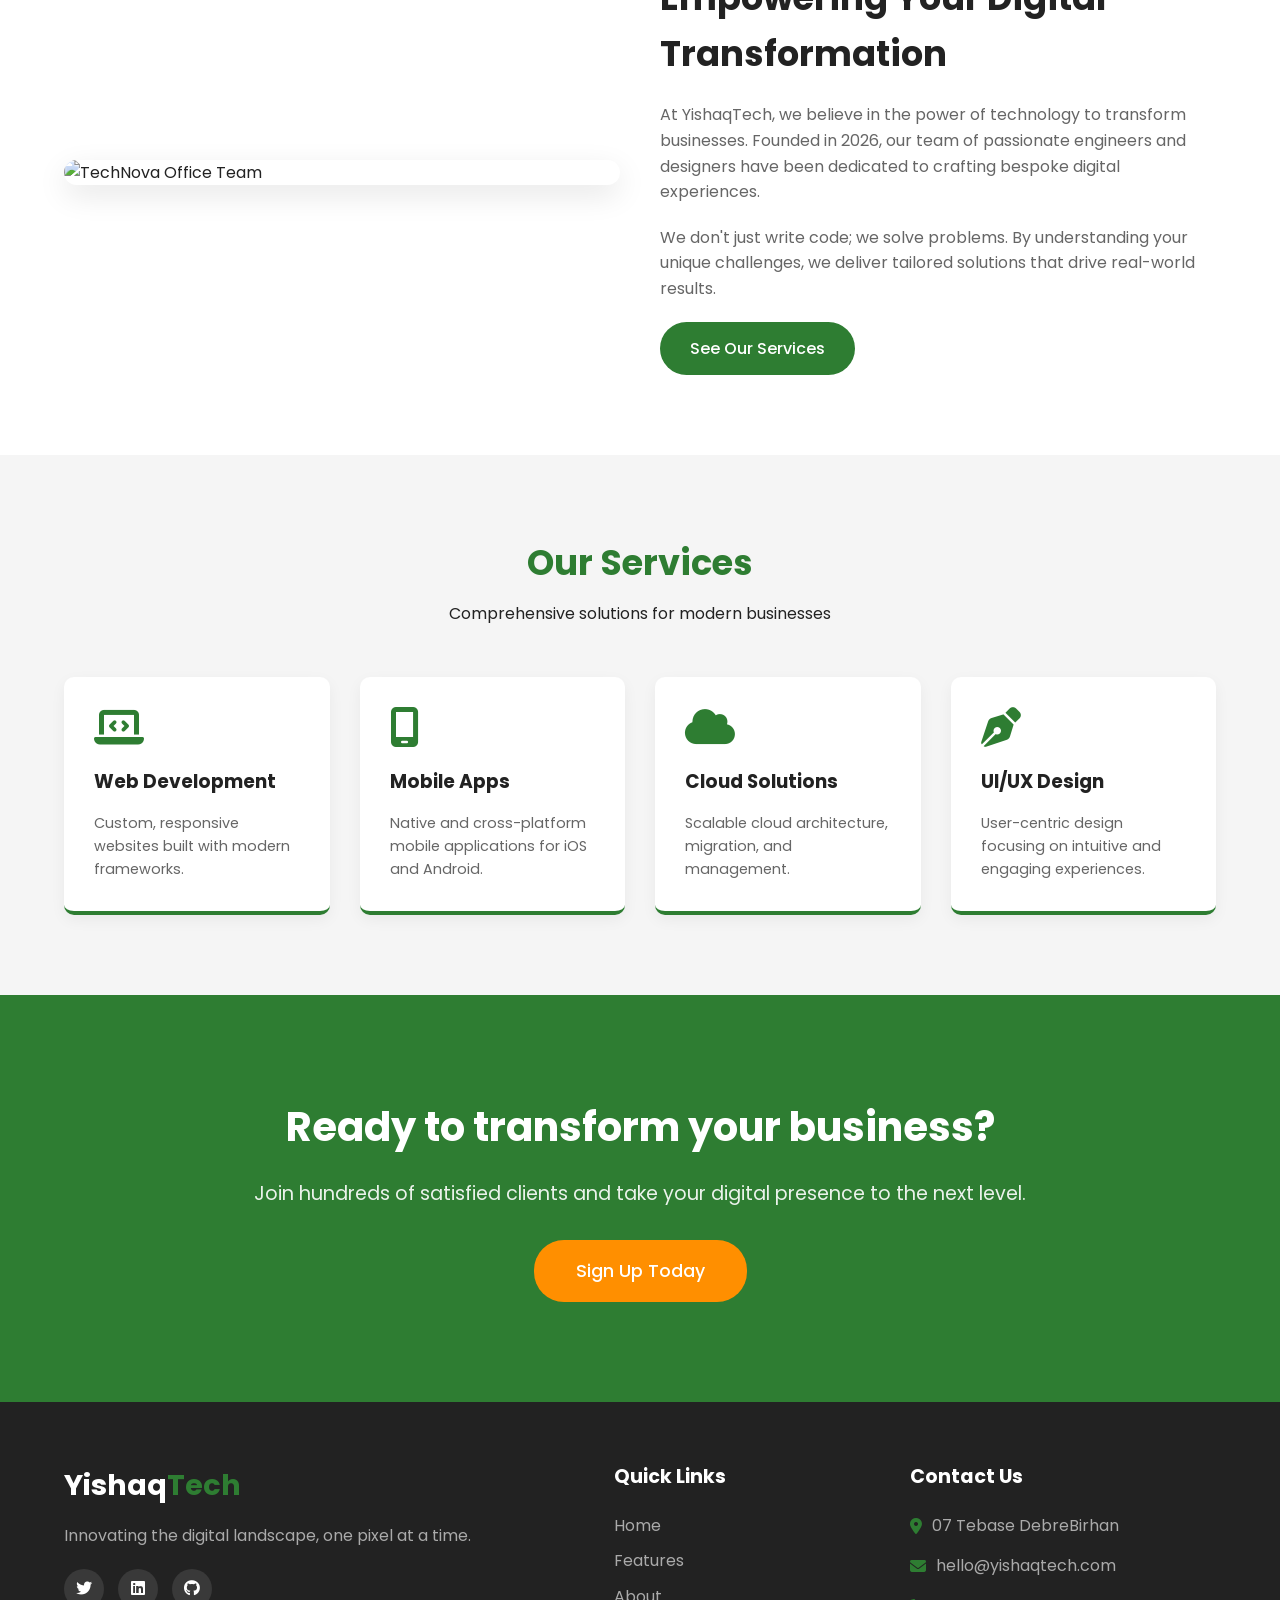
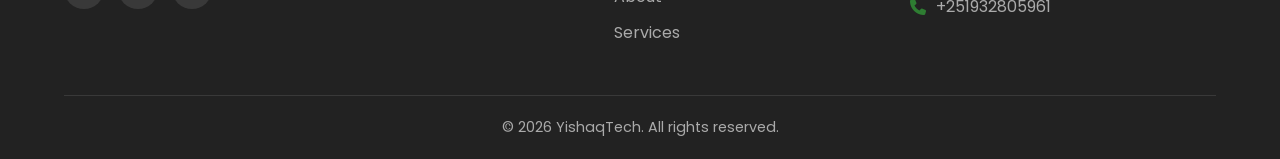
==== commit 40781064: "some content update" ====
--- a/index.html
+++ b/index.html
@@ -89,7 +89,7 @@
             </div>
             <div class="about-content reveal fade-right">
                 <h2>Empowering Your Digital Transformation</h2>
-                <p>At TechNova, we believe in the power of technology to transform businesses. Founded in 2020, our team of passionate engineers and designers have been dedicated to crafting bespoke digital experiences.</p>
+                <p>At YishaqTech, we believe in the power of technology to transform businesses. Founded in 2026, our team of passionate engineers and designers have been dedicated to crafting bespoke digital experiences.</p>
                 <p>We don't just write code; we solve problems. By understanding your unique challenges, we deliver tailored solutions that drive real-world results.</p>
                 <a href="#services" class="btn btn-primary">See Our Services</a>
             </div>
@@ -139,12 +139,12 @@
         <div class="container">
             <div class="footer-grid">
                 <div class="footer-brand">
-                    <a href="#home" class="logo">Tech<span>Nova</span></a>
+                    <a href="#home" class="logo">Yishaq<span>Tech</span></a>
                     <p>Innovating the digital landscape, one pixel at a time.</p>
                     <div class="social-icons">
-                        <a href="#" aria-label="Twitter"><i class="fa-brands fa-twitter"></i></a>
-                        <a href="#" aria-label="LinkedIn"><i class="fa-brands fa-linkedin"></i></a>
-                        <a href="#" aria-label="GitHub"><i class="fa-brands fa-github"></i></a>
+                        <a href="https://et.linkedin.com/in/yishaq-damtew-734108361" aria-label="Twitter"><i class="fa-brands fa-twitter"></i></a>
+                        <a href="https://et.linkedin.com/in/yishaq-damtew-734108361" aria-label="LinkedIn"><i class="fa-brands fa-linkedin"></i></a>
+                        <a href="https://github.com/yishaq-official" aria-label="GitHub"><i class="fa-brands fa-github"></i></a>
                     </div>
                 </div>
                 <div class="footer-links">
@@ -158,7 +158,7 @@
                 </div>
                 <div class="footer-contact">
                     <h4>Contact Us</h4>
-                    <p><i class="fa-solid fa-location-dot"></i> 123 Tech Boulevard, SF</p>
+                    <p><i class="fa-solid fa-location-dot"></i> 07 Tebase DebreBirhan</p>
                     <p><i class="fa-solid fa-envelope"></i> hello@yishaqtech.com</p>
                     <p><i class="fa-solid fa-phone"></i> +251932805961</p>
                 </div>
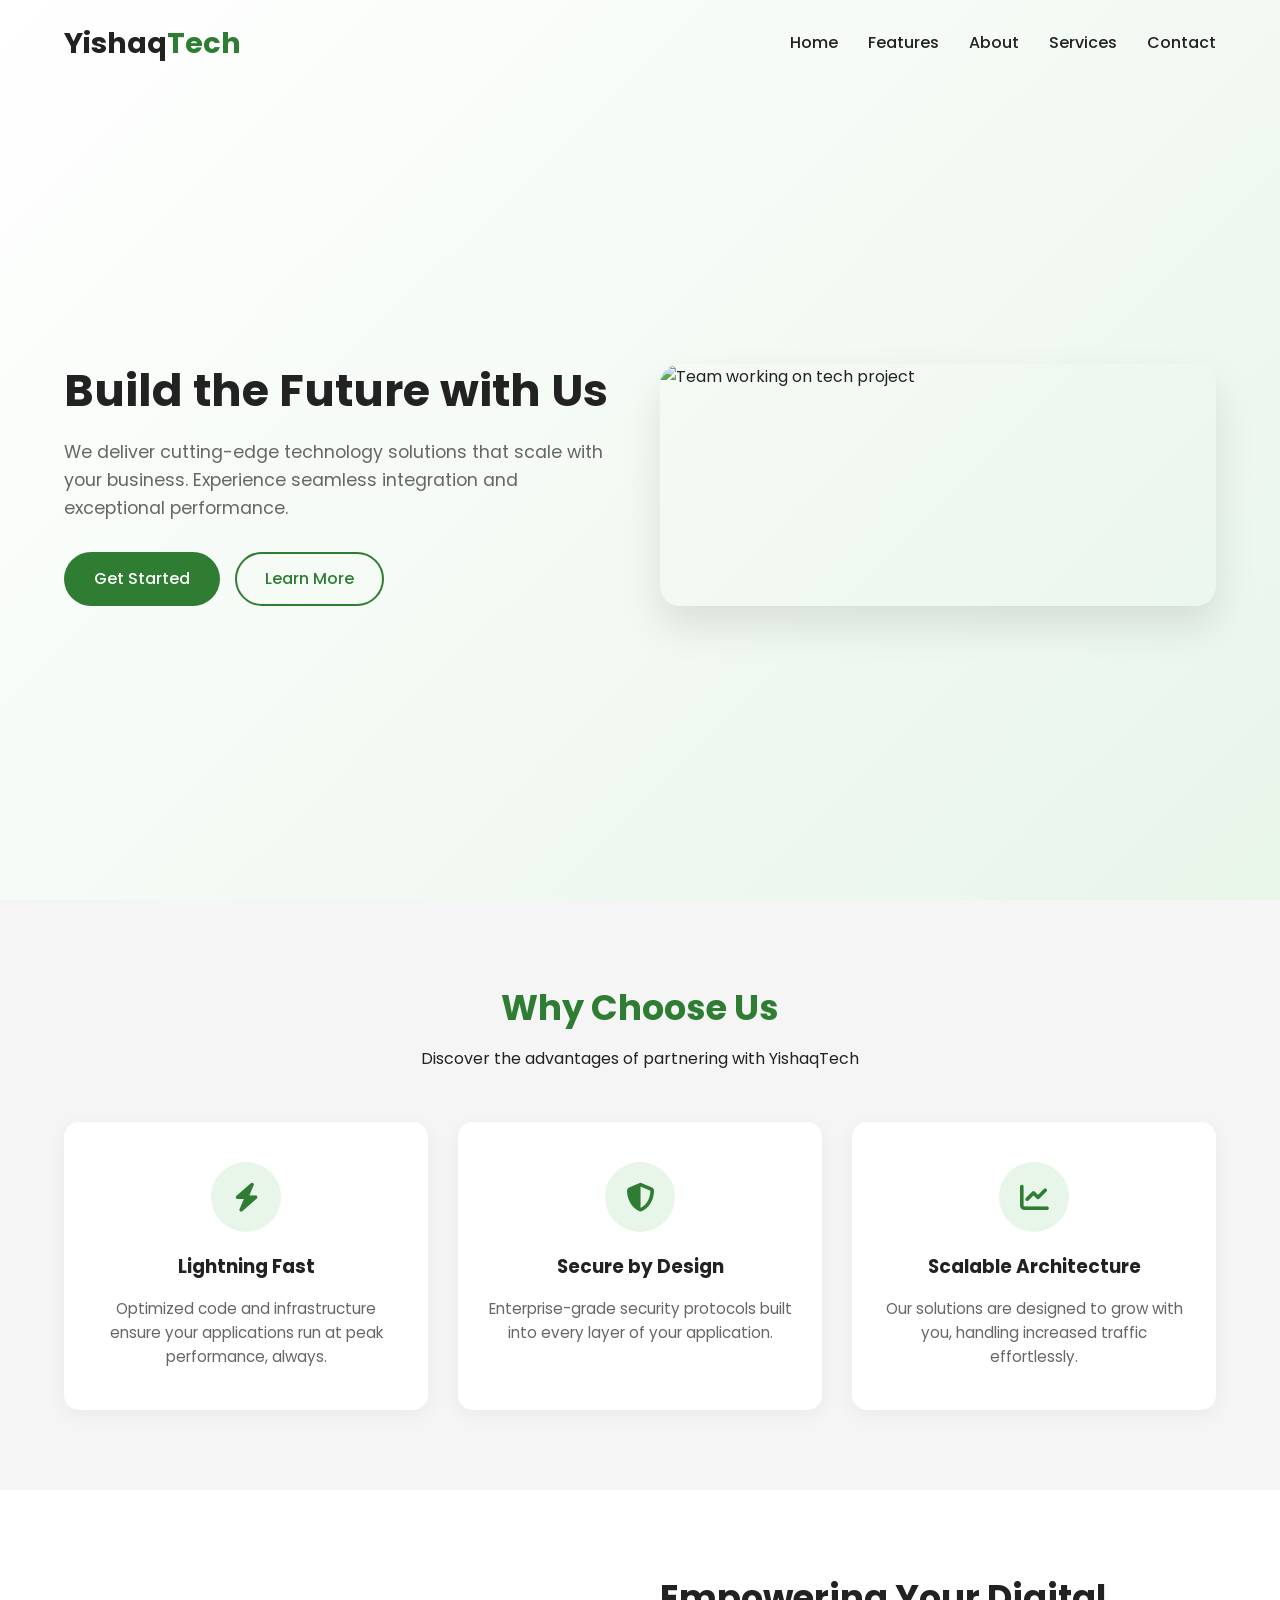
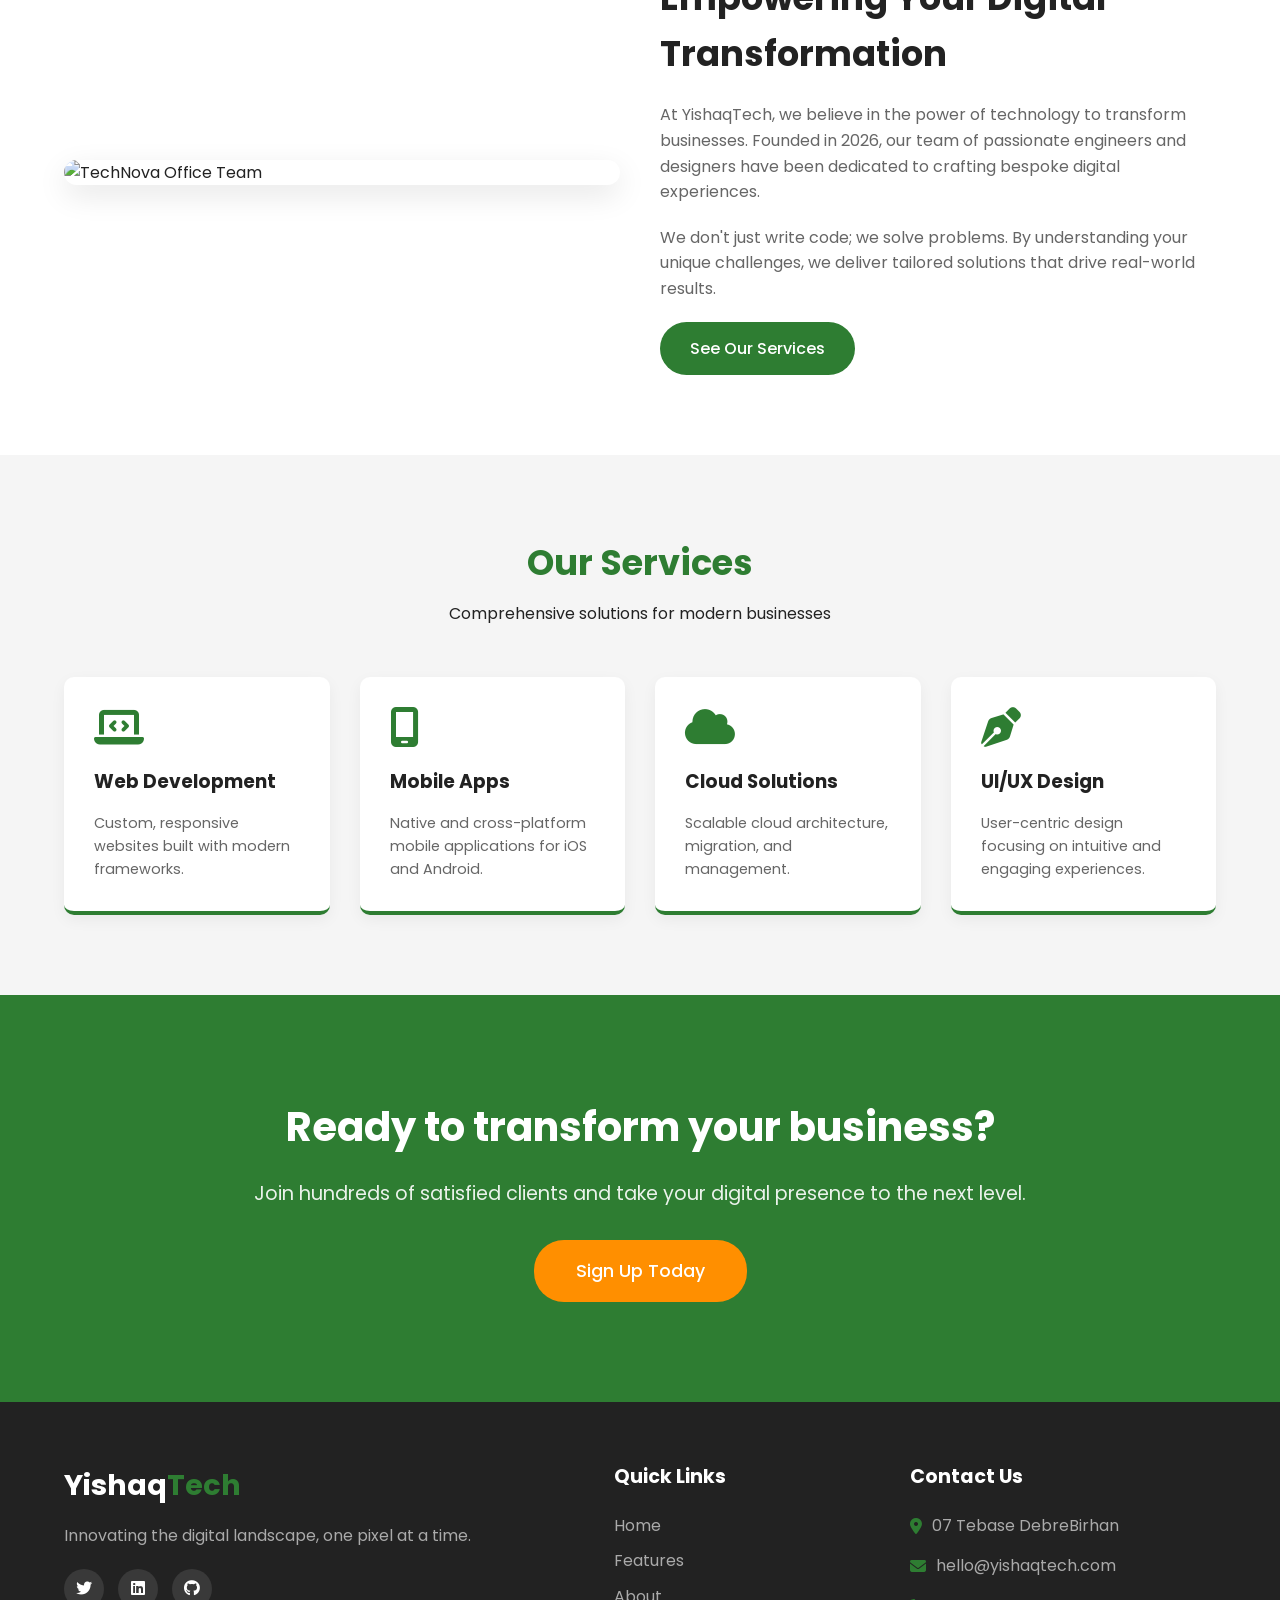
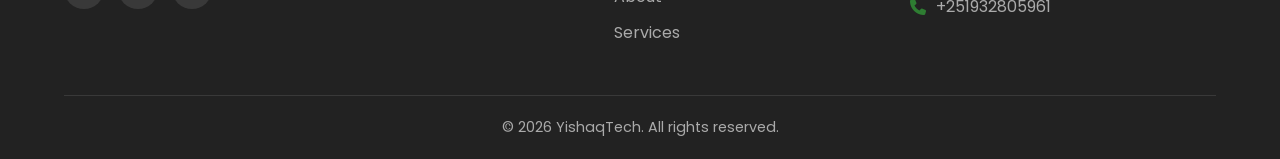
==== commit 1a9f3cfb: "SEO and Some interactivity update" ====
--- a/index.html
+++ b/index.html
@@ -4,6 +4,9 @@
     <meta charset="UTF-8">
     <meta name="viewport" content="width=device-width, initial-scale=1.0">
     <meta name="description" content="Modern tech company providing innovative solutions to help your business grow.">
+    <meta property="og:title" content="YishaqTech - Innovative Tech Solutions">
+    <meta property="og:description" content="Modern tech company providing innovative solutions.">
+    <meta property="og:type" content="website">
     <title>YishaqTech | Innovative Tech Solutions</title>
     
     <link rel="preconnect" href="https://fonts.googleapis.com">
@@ -54,7 +57,7 @@
         <div class="container">
             <div class="section-title reveal fade-up">
                 <h2>Why Choose Us</h2>
-                <p>Discover the advantages of partnering with TechNova</p>
+                <p>Discover the advantages of partnering with YishaqTech</p>
             </div>
             <div class="features-grid">
                 <div class="card feature-card reveal fade-up" style="transition-delay: 0.1s;">
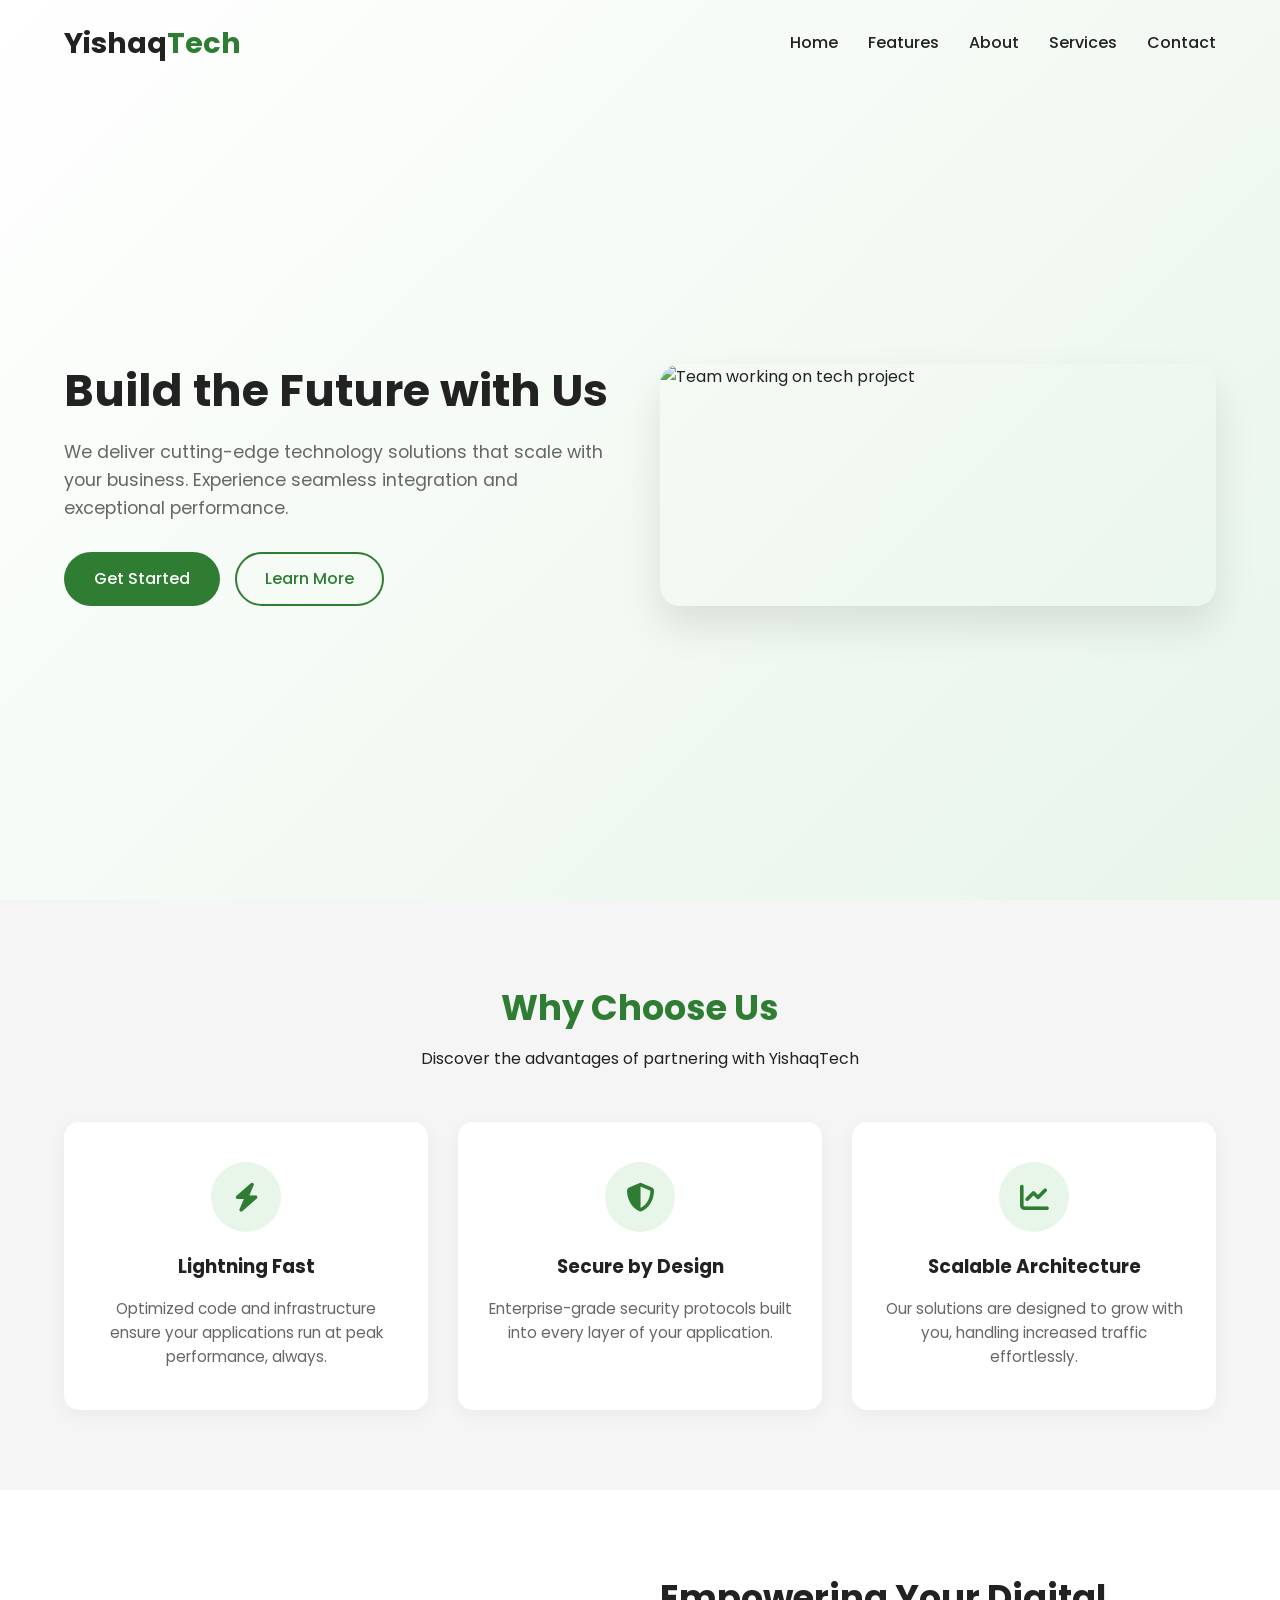
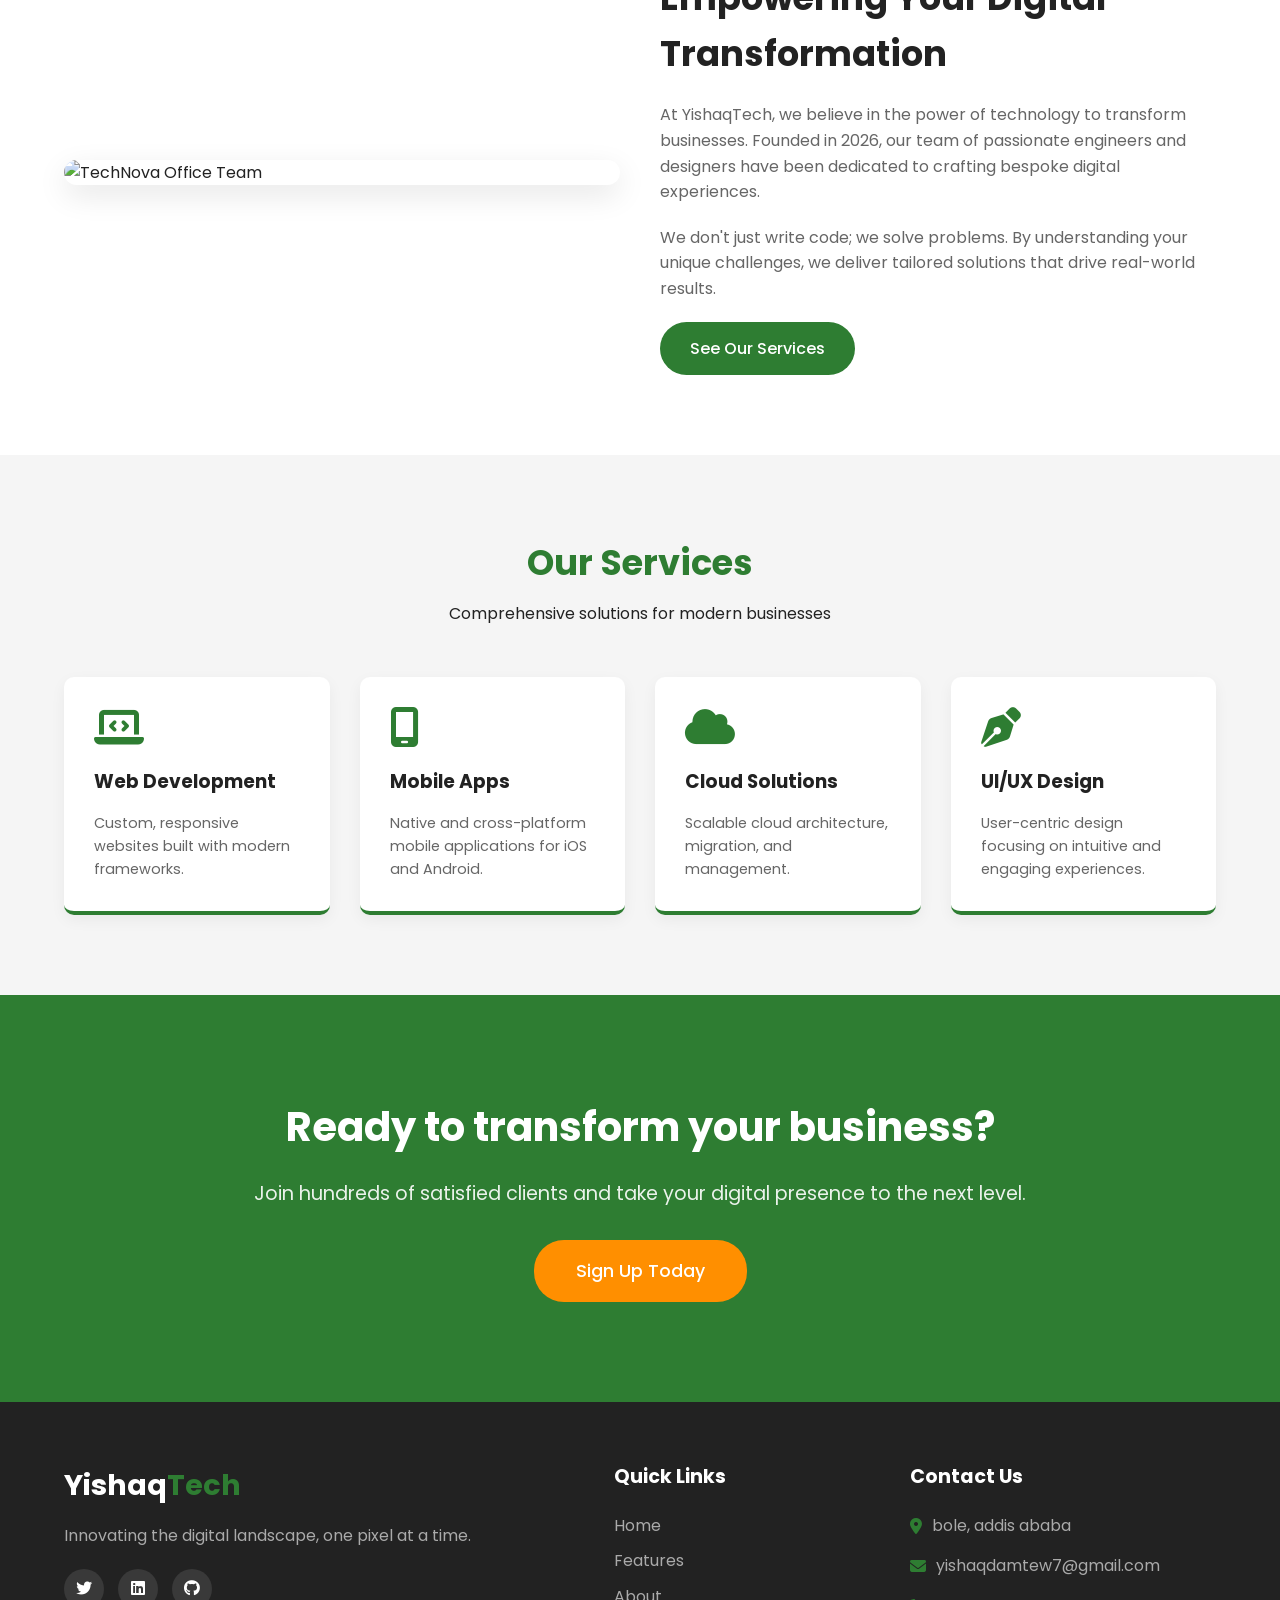
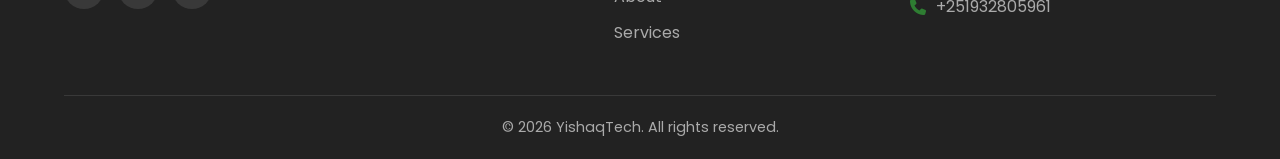
==== commit e56b69f8: "adress update" ====
--- a/index.html
+++ b/index.html
@@ -161,8 +161,8 @@
                 </div>
                 <div class="footer-contact">
                     <h4>Contact Us</h4>
-                    <p><i class="fa-solid fa-location-dot"></i> 07 Tebase DebreBirhan</p>
-                    <p><i class="fa-solid fa-envelope"></i> hello@yishaqtech.com</p>
+                    <p><i class="fa-solid fa-location-dot"></i> bole, addis ababa</p>
+                    <p><i class="fa-solid fa-envelope"></i> yishaqdamtew7@gmail.com</p>
                     <p><i class="fa-solid fa-phone"></i> +251932805961</p>
                 </div>
             </div>
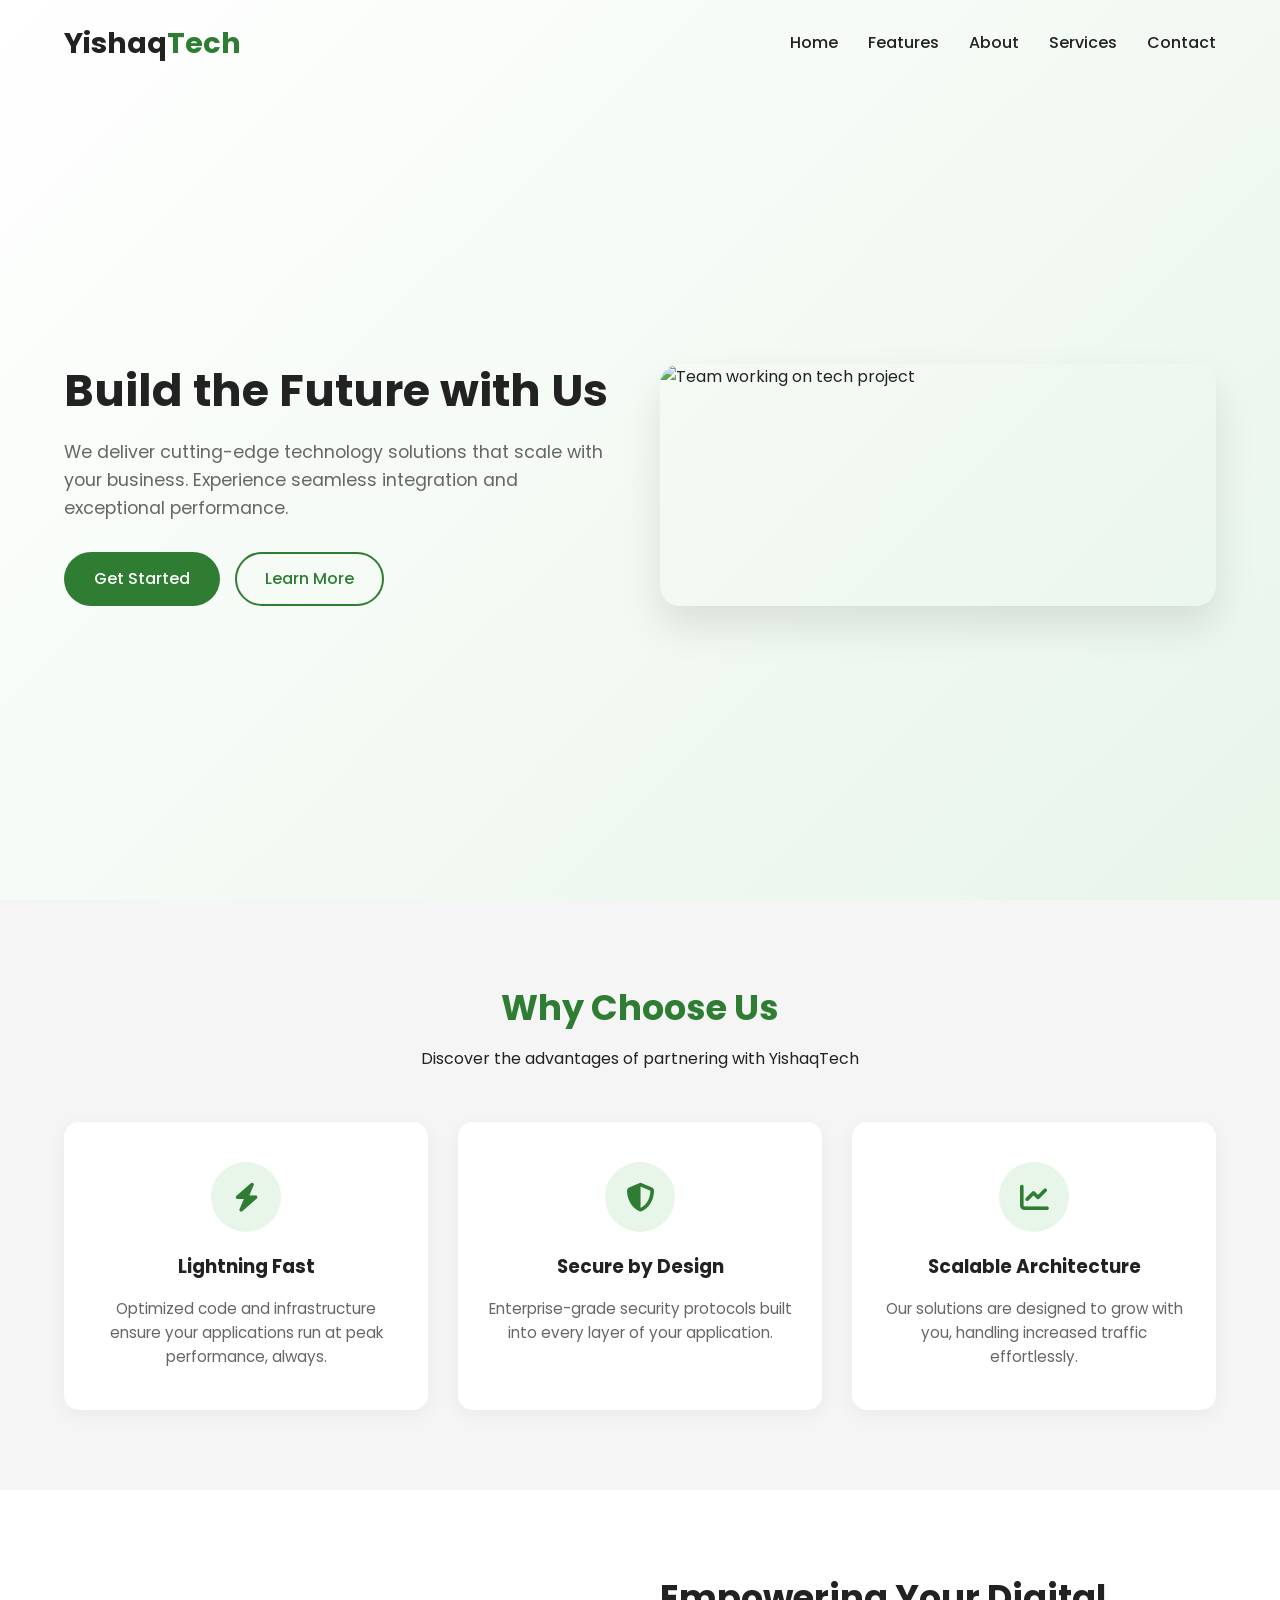
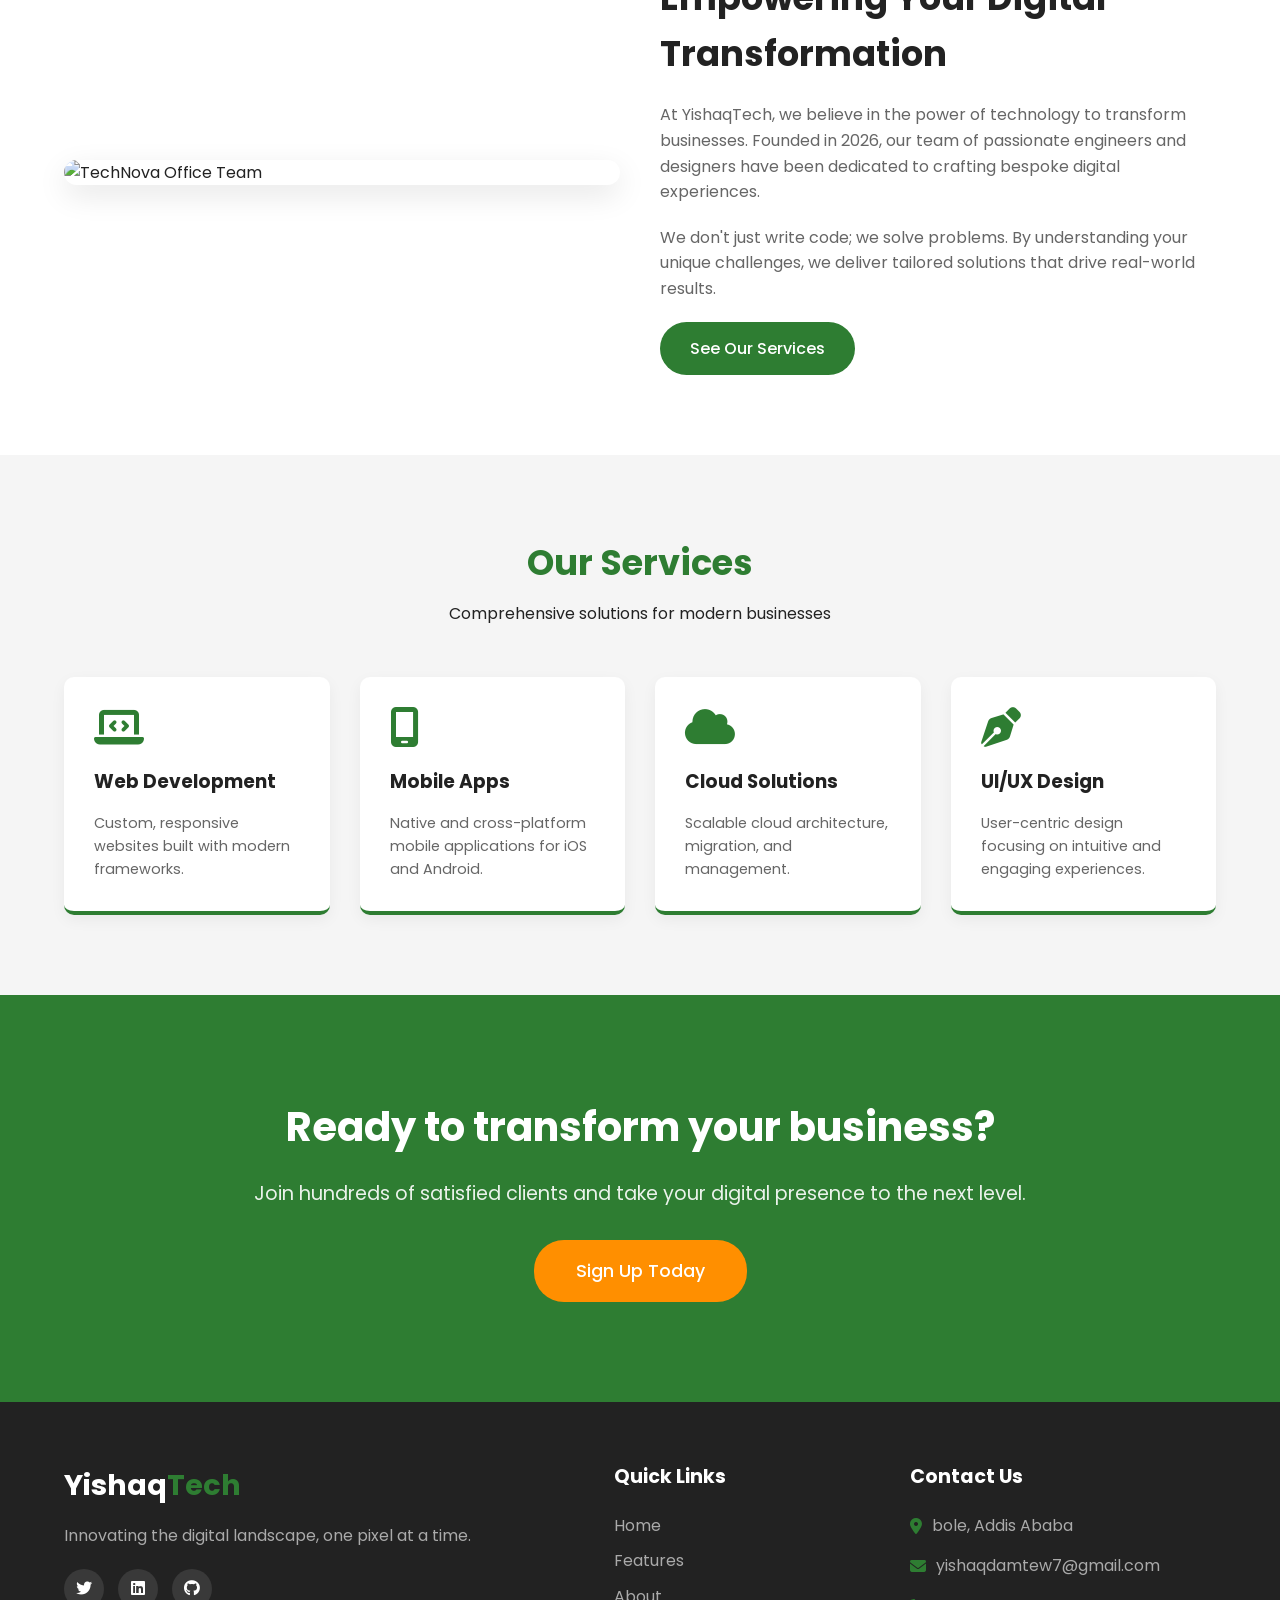
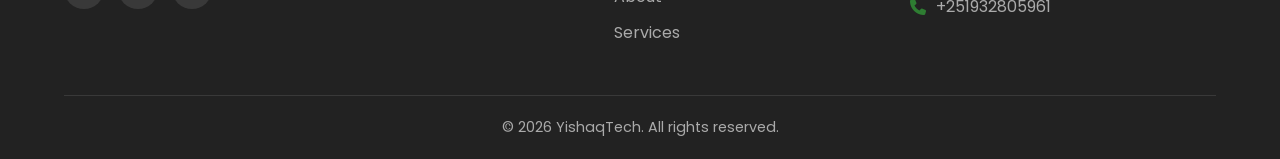
==== commit bf435dcf: "spell error fix" ====
--- a/index.html
+++ b/index.html
@@ -161,7 +161,7 @@
                 </div>
                 <div class="footer-contact">
                     <h4>Contact Us</h4>
-                    <p><i class="fa-solid fa-location-dot"></i> bole, addis ababa</p>
+                    <p><i class="fa-solid fa-location-dot"></i> bole, Addis Ababa</p>
                     <p><i class="fa-solid fa-envelope"></i> yishaqdamtew7@gmail.com</p>
                     <p><i class="fa-solid fa-phone"></i> +251932805961</p>
                 </div>
